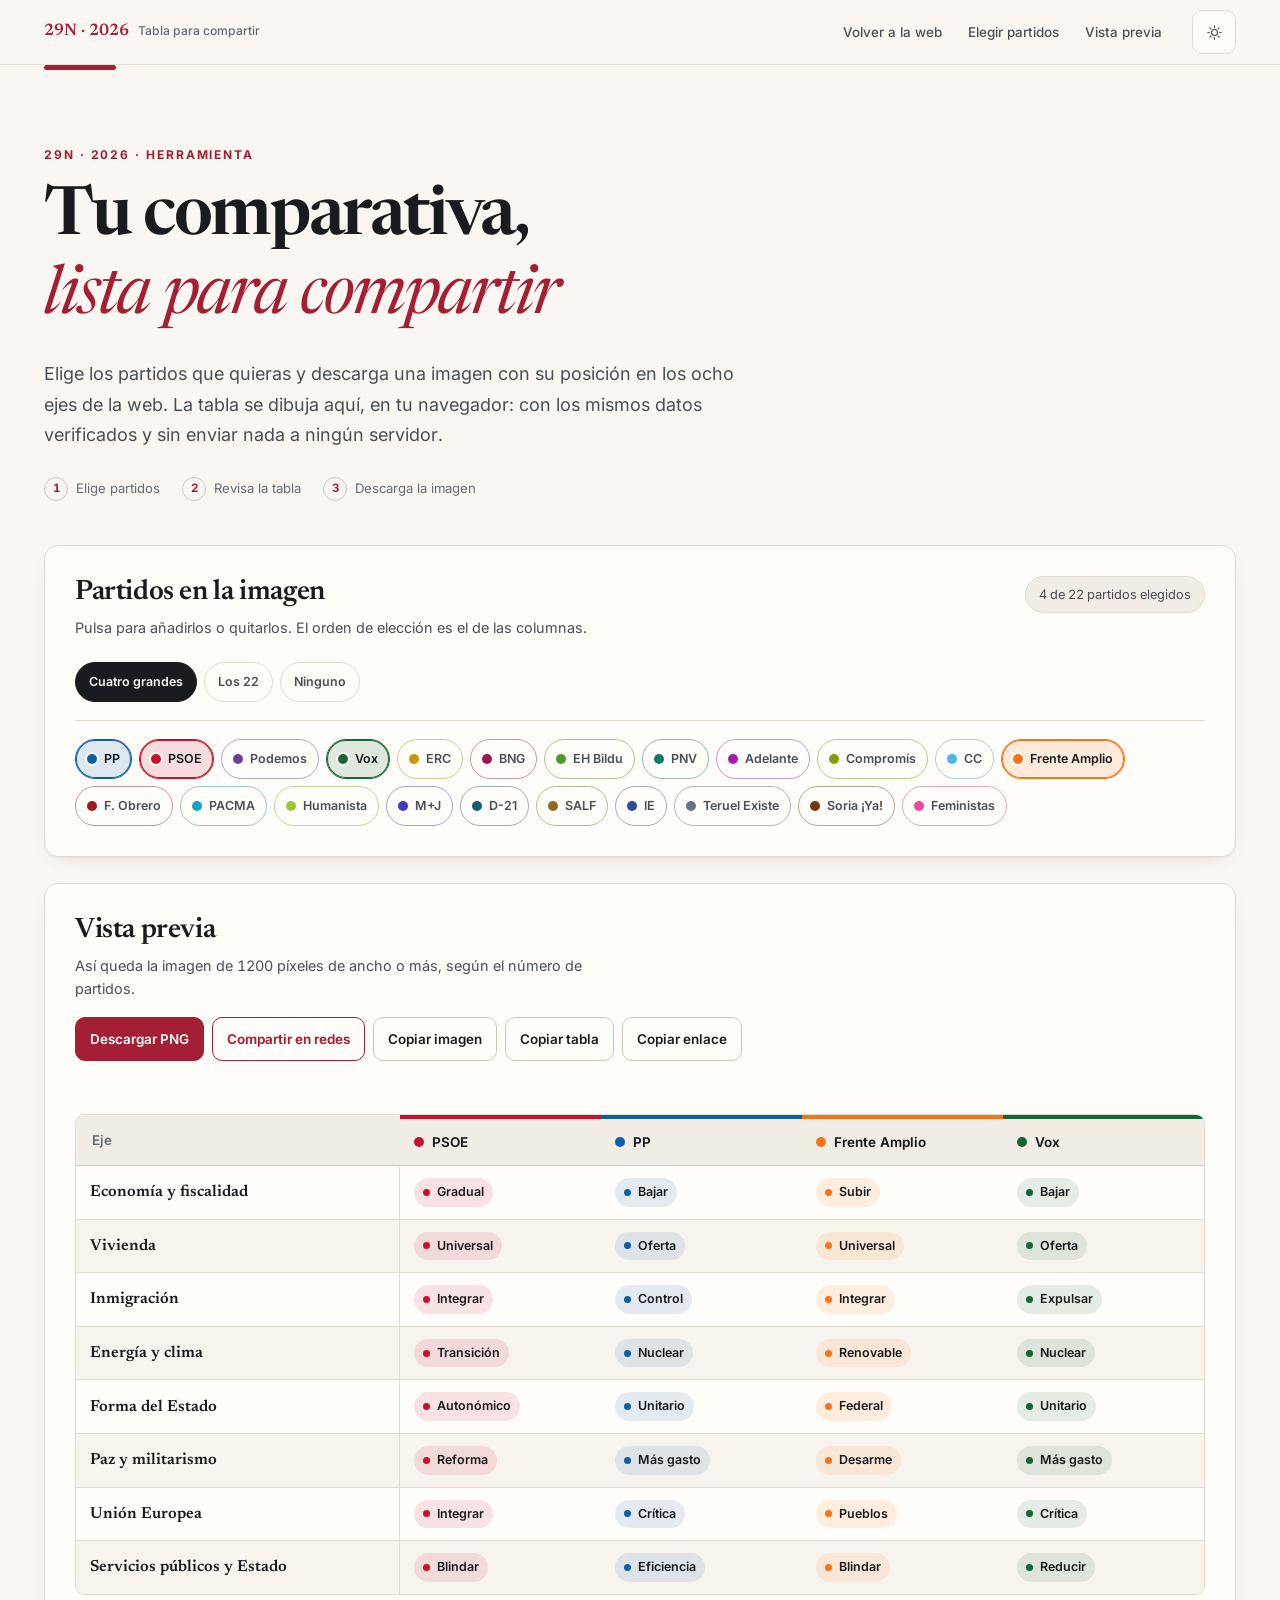
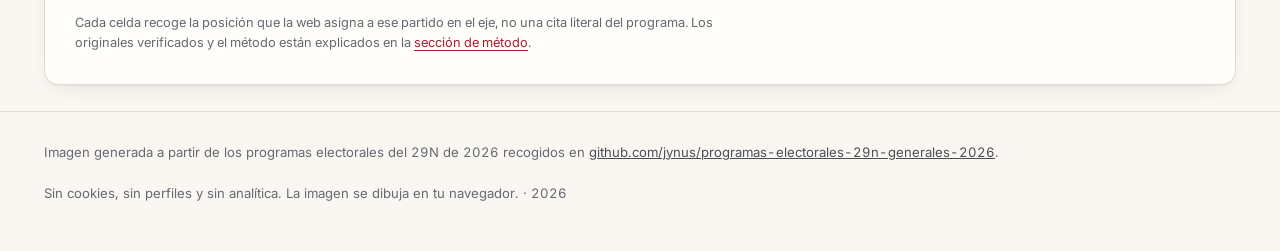
==== comparador.html @ a1c07934 "feat(web): dividir la comparativa en páginas propias Cada sección vive ahora en su propia página y l" ====
<!DOCTYPE html>
<html lang="es" data-theme="light">
<head>
<meta charset="utf-8">
<meta name="viewport" content="width=device-width, initial-scale=1">
<title>Tabla para compartir — Programas electorales 29N 2026</title>
<meta name="description" content="Elige los partidos que quieras comparar y descarga una imagen con los ocho ejes de los programas electorales del 29N de 2026.">
<meta name="theme-color" content="#faf7f2">
<!-- Misma politica de seguridad que la pagina principal: solo codigo y
     tipografias de este repositorio, sin peticiones a terceros. -->
<meta http-equiv="Content-Security-Policy" content="default-src 'self'; base-uri 'self'; object-src 'none'; form-action 'none'; script-src 'self'; style-src 'self' 'unsafe-inline'; img-src 'self' data: blob:; font-src 'self'; connect-src 'self'">
<meta property="og:type" content="website">
<meta property="og:title" content="Tabla para compartir — Programas electorales 29N 2026">
<meta property="og:description" content="Compara los programas electorales del 29N en ocho ejes y descarga la tabla como imagen.">
<meta property="og:locale" content="es_ES">
<link rel="stylesheet" href="assets/css/fonts.css?v=33">
<link rel="stylesheet" href="assets/css/style.css?v=33">
<link rel="stylesheet" href="assets/css/comparador.css?v=33">
<link rel="icon" href="data:image/svg+xml,<svg xmlns='http://www.w3.org/2000/svg' viewBox='0 0 100 100'><rect width='100' height='100' rx='18' fill='%23a41f33'/><path d='M28 40h44M28 52h44M28 64h28' stroke='white' stroke-width='7' stroke-linecap='round'/></svg>">
</head>
<body>
<a class="skip" href="#principal">Saltar al contenido</a>

<header class="topbar">
  <div class="wrap topbar-in">
    <a class="brand" href="index.html"><b>29N · 2026</b><span>Tabla para compartir</span></a>
    <nav class="nav" aria-label="Secciones de esta herramienta">
      <a href="index.html">Volver a la web</a>
      <a href="#elegir">Elegir partidos</a>
      <a href="#tabla">Vista previa</a>
    </nav>
    <button class="icon-btn" id="temaBtn" type="button" aria-label="Cambiar a tema oscuro" aria-pressed="false">
      <svg width="17" height="17" viewBox="0 0 24 24" fill="none" stroke="currentColor" stroke-width="1.6" stroke-linecap="round" stroke-linejoin="round" aria-hidden="true"><circle cx="12" cy="12" r="4.2"/><path d="M12 2.6v2.2M12 19.2v2.2M21.4 12h-2.2M4.8 12H2.6M18.6 5.4l-1.6 1.6M7 17l-1.6 1.6M18.6 18.6 17 17M7 7 5.4 5.4"/></svg>
    </button>
  </div>
</header>

<main id="principal">
  <div class="wrap">

    <section class="cmp-hero" aria-labelledby="cmp-titulo">
      <p class="cmp-kicker">29N · 2026 · Herramienta</p>
      <h1 id="cmp-titulo">Tu comparativa, <em>lista para compartir</em></h1>
      <p class="cmp-lead">
        Elige los partidos que quieras y descarga una imagen con su posición en los ocho ejes de la web.
        La tabla se dibuja aquí, en tu navegador: con los mismos datos verificados y sin enviar nada a ningún servidor.
      </p>
      <div class="cmp-pasos" aria-label="Cómo funciona">
        <span><b>1</b> Elige partidos</span>
        <span><b>2</b> Revisa la tabla</span>
        <span><b>3</b> Descarga la imagen</span>
      </div>
    </section>

    <section class="cmp-panel cmp-elegir" id="elegir" aria-labelledby="elegir-titulo">
      <div class="cmp-panel-head">
        <div>
          <h2 id="elegir-titulo">Partidos en la imagen</h2>
          <p>Pulsa para añadirlos o quitarlos. El orden de elección es el de las columnas.</p>
        </div>
        <p class="cmp-cuenta" id="cmpCuenta" aria-live="polite"></p>
      </div>
      <div class="cmp-presets" role="group" aria-label="Selecciones rápidas">
        <button class="chip" id="cmpCuatro" type="button">Cuatro grandes</button>
        <button class="chip" id="cmpTodos" type="button">Los 22</button>
        <button class="chip" id="cmpNinguno" type="button">Ninguno</button>
      </div>
      <div class="chips cmp-chips" id="cmpChips" role="group" aria-label="Partidos que aparecen en la tabla"></div>
    </section>

    <section class="cmp-panel cmp-tabla-panel" id="tabla" aria-labelledby="tabla-titulo">
      <div class="cmp-panel-head cmp-panel-acciones">
        <div>
          <h2 id="tabla-titulo">Vista previa</h2>
          <p>Así queda la imagen de 1200 píxeles de ancho o más, según el número de partidos.</p>
        </div>
        <div class="btn-row cmp-botones">
          <button class="btn primary" id="cmpDescargar" type="button">Descargar PNG</button>
          <button class="btn cmp-compartir" id="cmpCompartir" type="button" aria-expanded="false" aria-controls="cmpMenuCompartir">Compartir en redes</button>
          <button class="btn" id="cmpCopiarImagen" type="button">Copiar imagen</button>
          <button class="btn" id="cmpCopiarTabla" type="button">Copiar tabla</button>
          <button class="btn" id="cmpCopiarEnlace" type="button">Copiar enlace</button>
        </div>
      </div>
      <div class="cmp-menu-compartir" id="cmpMenuCompartir" hidden>
        <p class="cmp-menu-titulo">Compartir en…</p>
        <div class="cmp-menu-opciones" id="cmpMenuOpciones"></div>
        <p class="cmp-menu-nota">Instagram no admite publicar desde un enlace: su opción descarga el PNG y lo subes desde la app.</p>
      </div>
      <p class="cmp-estado" id="cmpEstado" role="status" aria-live="polite"></p>
      <div class="cmp-tabla-wrap" tabindex="0" role="region" aria-label="Tabla de ocho ejes y partidos elegidos, desplazable en horizontal">
        <table class="cmp-tabla" id="cmpTabla">
          <caption class="sr-only">Posición de cada partido elegido en los ocho ejes de comparación</caption>
          <thead><tr id="cmpHead"></tr></thead>
          <tbody id="cmpBody"></tbody>
        </table>
      </div>
      <div class="cmp-vacio hidden" id="cmpVacio">
        <p>No hay partidos elegidos. Selecciona al menos uno arriba para ver la tabla.</p>
      </div>
      <p class="cmp-nota">
        Cada celda recoge la posición que la web asigna a ese partido en el eje, no una cita literal del programa.
        Los originales verificados y el método están explicados en la <a href="index.html#metodo">sección de método</a>.
      </p>
    </section>

  </div>
</main>

<footer>
  <div class="wrap fcols">
    <div>
      Imagen generada a partir de los programas electorales del 29N de 2026 recogidos en
      <a href="https://github.com/jynus/programas-electorales-29n-generales-2026" target="_blank" rel="noopener">github.com/jynus/programas-electorales-29n-generales-2026</a>.
    </div>
    <div>Sin cookies, sin perfiles y sin analítica. La imagen se dibuja en tu navegador. · <span id="cmpYear"></span></div>
  </div>
</footer>

<script src="assets/js/data.js?v=33"></script>
<script src="assets/js/comparador.js?v=33"></script>
</body>
</html>
---- assets/css/fonts.css ----
/* ===================================================================
   Las tipografias, en casa.

   Antes se pedian a Google Fonts, lo que hacia que el navegador enviasse la
   IP del visitante a googleapis.com y a fonts.gstatic.com en cada visita.
   Ahora los ficheros estan en el propio repositorio: solo se habla con el
   origen de la pagina y las peticiones de tipografia no salen.

   Inter y Newsreader son fuentes variables (SIL Open Font License 1.1), asi
   que un solo fichero cubre todos los pesos. Solo se incluyen los
   subconjuntos latin y latin-ext, que son los que necesita el castellano.
   =================================================================== */

@font-face {
  font-family: 'Inter';
  font-style: normal;
  font-weight: 100 900;
  font-display: swap;
  src: url('../fonts/inter.woff2') format('woff2');
  unicode-range: U+0000-00FF, U+0131, U+0152-0153, U+02BB-02BC, U+02C6, U+02DA,
    U+02DC, U+0304, U+0308, U+0329, U+2000-206F, U+2074, U+20AC, U+2122, U+2191,
    U+2193, U+2212, U+2215, U+FEFF, U+FFFD;
}

@font-face {
  font-family: 'Newsreader';
  font-style: normal;
  font-weight: 200 800;
  font-display: swap;
  src: url('../fonts/newsreader.woff2') format('woff2');
  unicode-range: U+0000-00FF, U+0131, U+0152-0153, U+02BB-02BC, U+02C6, U+02DA,
    U+02DC, U+0304, U+0308, U+0329, U+2000-206F, U+2074, U+20AC, U+2122, U+2191,
    U+2193, U+2212, U+2215, U+FEFF, U+FFFD;
}

@font-face {
  font-family: 'Newsreader';
  font-style: italic;
  font-weight: 200 800;
  font-display: swap;
  src: url('../fonts/newsreader-italic.woff2') format('woff2');
  unicode-range: U+0000-00FF, U+0131, U+0152-0153, U+02BB-02BC, U+02C6, U+02DA,
    U+02DC, U+0304, U+0308, U+0329, U+2000-206F, U+2074, U+20AC, U+2122, U+2191,
    U+2193, U+2212, U+2215, U+FEFF, U+FFFD;
}
---- assets/css/style.css ----
/* ===================================================================
   Programas electorales 29N 2026 — hoja de estilo
   Paleta editorial cálida, tipografía serif + sans, modo claro/oscuro
   =================================================================== */

:root {
  --bg: #faf7f2;
  --bg-soft: #f2ede4;
  --bg-card: #fffdf9;
  --ink: #191b1e;
  --ink-2: #4a4f56;
  --ink-3: #646a72;
  --line: #e2dbd0;
  --line-2: #cfc6b7;
  --accent: #a41f33;
  --accent-soft: #f4e4e6;
  --bg-zebra: #f7f4ee;
  --gold: #8a6a1c;
  --gold-soft: #f6efdc;
  --shadow: 0 1px 2px rgba(25, 27, 30, .05), 0 8px 24px -12px rgba(25, 27, 30, .16);
  --shadow-lift: 0 2px 4px rgba(25, 27, 30, .07), 0 18px 40px -18px rgba(25, 27, 30, .3);
  --radius: 14px;
  --radius-sm: 9px;
  --serif: "Newsreader", "Iowan Old Style", Georgia, "Times New Roman", serif;
  --sans: "Inter", ui-sans-serif, system-ui, -apple-system, "Segoe UI", Roboto, sans-serif;
  --mono: ui-monospace, "SF Mono", "Cascadia Code", Menlo, Consolas, monospace;
  --maxw: 1240px;
  --tap: 44px;
}

html[data-theme="dark"] {
  --bg: #14161a;
  --bg-soft: #1b1e24;
  --bg-card: #1d2127;
  --ink: #eceef1;
  --ink-2: #b3bac3;
  --ink-3: #8b939d;
  --line: #2c3138;
  --line-2: #3c434c;
  --accent: #ef6b7e;
  --accent-soft: #2a1e22;
  --bg-zebra: #1f242a;
  --gold: #d8ad5c;
  --gold-soft: #2a2418;
  --shadow: 0 1px 2px rgba(0, 0, 0, .3), 0 10px 30px -14px rgba(0, 0, 0, .7);
  --shadow-lift: 0 2px 6px rgba(0, 0, 0, .35), 0 22px 48px -20px rgba(0, 0, 0, .85);
}

* { box-sizing: border-box; }

html { scroll-behavior: smooth; scroll-padding-top: 84px; -webkit-text-size-adjust: 100%; }

@media (prefers-reduced-motion: reduce) {
  html { scroll-behavior: auto; }
  *, *::before, *::after { animation-duration: .01ms !important; transition-duration: .01ms !important; }
}

body {
  margin: 0;
  background: var(--bg);
  color: var(--ink);
  font-family: var(--sans);
  font-size: 16px;
  line-height: 1.65;
  -webkit-font-smoothing: antialiased;
  text-rendering: optimizeLegibility;
  font-variant-numeric: tabular-nums;
}

::selection { background: var(--accent-soft); color: var(--ink); }
html[data-theme="dark"] ::selection { background: #4a2b33; color: #fff; }

h1, h2, h3, h4 { font-family: var(--serif); font-weight: 600; line-height: 1.18; margin: 0; letter-spacing: -.014em; text-wrap: balance; }
h1 { letter-spacing: -.022em; }
p { margin: 0 0 1em; }
a { color: inherit; }
small { font-size: .8rem; }
code { font-family: var(--mono); font-size: .88em; }

:focus-visible {
  outline: 2px solid var(--accent);
  outline-offset: 2px;
  border-radius: 4px;
}

.wrap { max-width: var(--maxw); margin: 0 auto; padding: 0 24px; }

.skip {
  position: absolute; left: -9999px; top: 0; background: var(--accent); color: #fff;
  padding: 12px 20px; border-radius: 0 0 8px 0; z-index: 999;
}
.skip:focus { left: 0; }
html[data-theme="dark"] .skip { background: #f0f0f2; color: #14161a; }

/* ---------------------------------------------------------------- Topbar */
.topbar {
  position: sticky; top: 0; z-index: 60;
  background: color-mix(in srgb, var(--bg) 90%, transparent);
  backdrop-filter: saturate(1.6) blur(12px);
  border-bottom: 1px solid var(--line);
}
.topbar-in { display: flex; align-items: center; gap: 18px; height: 64px; }
.brand {
  display: flex; align-items: baseline; gap: 9px; font-family: var(--serif);
  font-size: 1.05rem; font-weight: 600; white-space: nowrap; text-decoration: none; flex: none;
}
.brand b { color: var(--accent); font-weight: 600; }
.brand span { color: var(--ink-3); font-size: .76rem; font-family: var(--sans); font-weight: 500; }

/* La nav nunca se oculta: en pantallas estrechas se desplaza en horizontal
   en vez de envolver, que es lo que desbordaba la barra fija. */
.nav {
  display: flex; gap: 2px; margin-left: auto; flex-wrap: nowrap;
  overflow-x: auto; scrollbar-width: none; -ms-overflow-style: none;
  padding: 4px 0; min-width: 0;
}
.nav::-webkit-scrollbar { display: none; }
.nav a {
  font-size: .84rem; font-weight: 500; color: var(--ink-2); text-decoration: none;
  padding: 9px 12px; border-radius: 99px; transition: color .15s, background .15s;
  white-space: nowrap; flex: none;
}
.nav a:hover { color: var(--ink); background: var(--bg-soft); }
/* La tabla para compartir es la accion principal: va siempre en rojo y
   fuera de la nav desplazable, para que nunca quede cortada. */
.topbar-cta {
  flex: none; text-decoration: none; white-space: nowrap;
  font-size: .82rem; font-weight: 700; color: #fff;
  background: var(--accent); padding: 9px 14px; border-radius: 99px;
  box-shadow: 0 2px 10px color-mix(in srgb, var(--accent) 30%, transparent);
  transition: filter .15s;
}
.topbar-cta:hover { color: #fff; filter: brightness(1.1); }
html[data-theme="dark"] .topbar-cta { color: #1a1013; }

.icon-btn {
  border: 1px solid var(--line); background: var(--bg-card); color: var(--ink-2);
  width: var(--tap); height: var(--tap); border-radius: 10px; cursor: pointer;
  display: grid; place-items: center; transition: color .15s, border-color .15s; flex: none;
}
.icon-btn:hover { color: var(--ink); border-color: var(--line-2); }

/* ----------------------------------------------------------------- Hero */
.hero { padding: 62px 0 38px; position: relative; overflow: hidden; }
.hero::before {
  content: ""; position: absolute; inset: -40% 50% 30% -10%; pointer-events: none;
  background: radial-gradient(closest-side, color-mix(in srgb, var(--accent) 11%, transparent), transparent 70%);
}
.hero > * { position: relative; }
.hero h1 { font-size: clamp(2.2rem, 5vw, 3.75rem); max-width: 20ch; margin-bottom: 20px; }
.hero h1 em { font-style: italic; color: var(--accent); }
.hero .lead { font-size: 1.07rem; color: var(--ink-2); max-width: 68ch; margin-bottom: 26px; }
.hero .lead strong { color: var(--ink); font-weight: 600; }

/* Una sola tira de cifras, no una rejilla de tarjetas sueltas. */
.stats {
  display: flex; flex-wrap: wrap; align-items: stretch;
  border: 1px solid var(--line); border-radius: var(--radius);
  background: var(--bg-card); box-shadow: var(--shadow);
  margin-bottom: 28px; overflow: hidden;
}
.stat { display: flex; flex-direction: column; padding: 12px 20px; border-right: 1px solid var(--line); }
.stat:last-child { border-right: none; }
.stat b { font-family: var(--serif); font-size: 1.45rem; font-weight: 600; letter-spacing: -.02em; line-height: 1.2; }
.stat span { font-size: .74rem; color: var(--ink-3); line-height: 1.35; }

.btn-row { display: flex; flex-wrap: wrap; gap: 10px; }
.btn {
  display: inline-flex; align-items: center; gap: 8px; font-family: var(--sans);
  font-size: .89rem; font-weight: 600; text-decoration: none; cursor: pointer;
  padding: 12px 20px; border-radius: 10px; border: 1px solid var(--line-2);
  background: var(--bg-card); color: var(--ink); transition: border-color .15s, transform .15s;
  min-height: var(--tap);
}
.btn:hover { border-color: var(--ink-3); transform: translateY(-1px); }
.btn.primary { background: var(--accent); border-color: var(--accent); color: #fff; }
.btn.primary:hover { filter: brightness(1.08); }
html[data-theme="dark"] .btn.primary { color: #1a1013; }
/* El boton principal de la portada: el mas grande y visible de todos. */
.btn-cta {
  padding: 15px 26px; font-size: .97rem;
  box-shadow: 0 5px 18px color-mix(in srgb, var(--accent) 32%, transparent);
}
.btn-cta:hover { transform: translateY(-2px); filter: brightness(1.08); }

/* ------------------------------------------------------------- Section */
section { padding: 50px 0; border-top: 1px solid var(--line); }
section:first-of-type { border-top: none; }
.sec-head { max-width: 70ch; margin-bottom: 28px; }
.sec-head h2 { font-size: clamp(1.55rem, 2.8vw, 2.05rem); margin-bottom: 10px; }
.sec-head p { color: var(--ink-2); font-size: .95rem; margin: 0; }

/* ----------------------------------------------------------- Spectrum */
.spectrum { display: grid; gap: 22px; }
.axis {
  background: var(--bg-card); border: 1px solid var(--line); border-radius: var(--radius);
  padding: 22px 24px 24px; box-shadow: var(--shadow);
}
.axis-head { display: flex; align-items: center; gap: 11px; margin-bottom: 6px; }
.axis-head h3 { flex: 1 1 auto; min-width: 0; }
.axis-share { flex: none; margin-left: auto; }
.axis-head h3 { font-size: 1.12rem; }
.axis-icon {
  width: 30px; height: 30px; border-radius: 8px; background: var(--bg-soft); color: var(--ink-2);
  display: grid; place-items: center; flex: none;
}
.axis-intro { font-size: .88rem; color: var(--ink-2); margin: 0 0 20px; max-width: 78ch; }

/* --- la escala 0-100 --- */
.scale { margin-bottom: 22px; }
.scale-ends {
  display: flex; justify-content: space-between; gap: 16px;
  font-size: .74rem; font-weight: 600; letter-spacing: .03em; text-transform: uppercase;
  color: var(--ink-3); margin-bottom: 10px;
}
.scale-ends span:last-child { text-align: right; }
/* La pista reserva abajo una banda para las etiquetas de las posiciones,
   para que no choquen con los puntos ni se salgan del ancho disponible. */
.scale-track { position: relative; margin: 0 10px; height: var(--track-h, 46px); padding-bottom: 30px; }
.scale-line {
  position: absolute; left: 0; right: 0; bottom: 30px; height: 2px;
  background: var(--line-2);
}
.scale-tick { position: absolute; bottom: 30px; width: 1px; height: 9px; background: var(--line-2); }
.scale-tick::after {
  content: attr(data-label); position: absolute; top: 13px; left: 50%;
  transform: translateX(-50%); font-size: .68rem; color: var(--ink-3);
  white-space: nowrap; font-weight: 600;
}
/* El primero se alinea a la izquierda y el ultimo a la derecha, para que
   sus etiquetas no se salgan de la pista. */
.scale-tick:first-of-type::after { left: 0; transform: none; text-align: left; }
.scale-tick:last-of-type::after { left: auto; right: 0; transform: none; text-align: right; }
.scale-dot {
  position: absolute; width: 12px; height: 12px; border-radius: 50%;
  border: 0; padding: 0; cursor: pointer; background-clip: padding-box;
  transform: translate(-50%, -50%); transition: transform .15s, box-shadow .15s;
  box-shadow: 0 0 0 2px var(--bg-card), 0 0 0 3px var(--line-2);
}
/* Area de pulsacion ampliada: el punto sigue siendo pequeno pero se puede
   pulsar con el dedo sin tocar al vecino. */
.scale-dot::after { content: ""; position: absolute; inset: -9px; border-radius: 50%; }
}
.scale-dot:hover { transform: translate(-50%, -50%) scale(1.25); z-index: 3; }
.scale-dot[aria-pressed="true"] { box-shadow: 0 0 0 2px var(--accent); }

/* --- los grupos de posiciones --- */
.scale-groups { display: grid; grid-template-columns: repeat(var(--cols, 3), 1fr); gap: 20px; }
.sgroup { min-width: 0; }
.sgroup-label {
  font-family: var(--sans); font-size: .78rem; font-weight: 700; letter-spacing: .04em;
  text-transform: uppercase; color: var(--ink); margin-bottom: 4px;
}
.sgroup-desc { font-size: .78rem; color: var(--ink-3); line-height: 1.45; margin: 0 0 10px; }
.sgroup-parties { list-style: none; margin: 0; padding: 0; display: flex; flex-wrap: wrap; gap: 8px 7px; }
.pip {
  display: inline-flex; align-items: center; gap: 6px; font-size: .76rem; font-weight: 600;
  padding: 6px 11px 6px 8px; border-radius: 99px; border: 1px solid var(--line);
  background: var(--bg-card); color: var(--ink); cursor: pointer;
  transition: border-color .15s, background .15s; font-family: var(--sans); min-height: 40px;
}
.pip .dot { width: 9px; height: 9px; border-radius: 50%; flex: none; }
.pip:hover { border-color: var(--ink-3); }
.pip[aria-pressed="true"] { border-color: var(--accent); background: var(--accent-soft); }
.pip[aria-pressed="false"] { opacity: .68; }
.pip[aria-pressed="false"]:hover { opacity: 1; }

/* --------------------------------------------------------- Party grid */
.toolbar {
  display: flex; flex-wrap: wrap; gap: 10px; align-items: center;
  margin-bottom: 18px; padding-bottom: 18px; border-bottom: 1px solid var(--line);
}
.toolbar-actions { display: flex; flex-wrap: wrap; gap: 6px; margin-left: auto; align-items: center; }
.toolbar-nota { font-size: .8rem; color: var(--ink-3); margin-right: 6px; }
.search {
  flex: 1 1 230px; min-width: 180px; display: flex; align-items: center; gap: 8px;
  background: var(--bg-card); border: 1px solid var(--line); border-radius: 10px; padding: 4px 13px;
  min-height: var(--tap);
}
.search:focus-within { border-color: var(--accent); }
.search input { flex: 1; border: none; background: none; font: inherit; font-size: .88rem; color: var(--ink); outline: none; min-height: 36px; }
.search svg { color: var(--ink-3); flex: none; }
.chips { display: flex; flex-wrap: wrap; gap: 6px; }
.chip {
  font-size: .78rem; font-weight: 600; padding: 8px 13px; border-radius: 99px; cursor: pointer;
  border: 1px solid var(--line); background: var(--bg-card); color: var(--ink-2);
  transition: color .15s, border-color .15s, background .15s; font-family: var(--sans);
  min-height: 40px; display: inline-flex; align-items: center;
}
.chip:hover { color: var(--ink); border-color: var(--line-2); }
.chip[aria-pressed="true"], .chip.on { background: var(--ink); color: var(--bg); border-color: var(--ink); }
.chip .n { opacity: .6; font-weight: 500; margin-left: 6px; }
.chip .dot { width: 9px; height: 9px; border-radius: 50%; flex: none; margin-right: 6px; }

.live { font-size: .82rem; color: var(--ink-3); margin: 0 0 16px; min-height: 1.2em; }

.parties { display: grid; grid-template-columns: repeat(auto-fill, minmax(330px, 1fr)); gap: 18px; }
/* El borde de color va en la propia tarjeta (y no en .card-top) para que
   respete el radio sin necesitar overflow:hidden, que recortaba el menu
   de compartir al salirse de la tarjeta. */
.card {
  background: var(--bg-card); border: 1px solid var(--line); border-top: 3px solid var(--pc);
  border-radius: var(--radius); box-shadow: var(--shadow); display: flex; flex-direction: column;
  transition: box-shadow .2s, transform .2s; scroll-margin-top: 88px;
  position: relative; z-index: 0;
}
/* Con el menu abierto, la tarjeta pasa por delante de las siguientes. */
.card:has(.share-menu:not([hidden])) { z-index: 50; }
.card:hover { transform: translateY(-2px); box-shadow: var(--shadow-lift); }
.card-top { padding: 16px 18px 14px; }
.card-head { display: flex; align-items: flex-start; gap: 11px; margin-bottom: 10px; }
.card-head .badge {
  width: 44px; height: 42px; border-radius: 11px; background: var(--pc); color: var(--pc-fg);
  display: grid; place-items: center; font-weight: 700; font-size: .72rem; flex: none;
  letter-spacing: -.005em; font-family: var(--sans); overflow: hidden;
}
.card-head h3 { font-size: 1.07rem; line-height: 1.25; }
.card-head .role { font-size: .73rem; color: var(--ink-3); margin-top: 3px; }
.card { --pc-text: var(--pc-text-light); }
html[data-theme="dark"] .card { --pc-text: var(--pc-text-dark); }
.card-title { font-family: var(--serif); font-style: italic; font-size: .93rem; color: var(--pc-text); margin-bottom: 5px; }
.card-title-orig { font-family: var(--serif); font-style: italic; font-size: .78rem; color: var(--ink-3); margin: -2px 0 6px; }
.card-tag { font-size: .86rem; color: var(--ink-2); margin: 0; }

.profile {
  display: inline-block; font-size: .68rem; font-weight: 700; letter-spacing: .05em;
  text-transform: uppercase; padding: 3px 9px; border-radius: 5px;
  background: var(--bg-soft); color: var(--ink-2); margin-bottom: 8px;
}

.hl { display: grid; grid-template-columns: repeat(2, 1fr); gap: 1px; background: var(--line); border-block: 1px solid var(--line); }
.hl div { background: var(--bg-card); padding: 11px 14px; }
.hl b { display: block; font-family: var(--serif); font-size: 1.16rem; font-weight: 600; letter-spacing: -.02em; line-height: 1.15; }
.hl span { font-size: .71rem; color: var(--ink-3); line-height: 1.35; display: block; }

.keys { padding: 16px 18px; list-style: none; margin: 0; display: grid; gap: 11px; flex: 1; }
.keys li { font-size: .845rem; color: var(--ink-2); line-height: 1.55; }
.keys li b { color: var(--ink); font-weight: 650; display: block; margin-bottom: 1px; font-size: .875rem; }

.card-foot {
  padding: 12px 18px; border-top: 1px solid var(--line); display: flex; align-items: center;
  gap: 10px; flex-wrap: wrap; font-size: .74rem; color: var(--ink-3);
}
.card-foot .meta { display: flex; gap: 9px; flex-wrap: wrap; }
.card-foot .meta b { font-weight: 600; color: var(--ink-2); }
.src-link { color: var(--ink-2); text-decoration: none; border-bottom: 1px dotted var(--line-2); display: inline-flex; align-items: center; gap: 4px; }
.src-link:hover { color: var(--accent); border-color: var(--accent); }
.pick { margin-left: auto; }

/* ------------------------------------------------------------- Matrix */
.matrix-count { font-size: .82rem; color: var(--ink-3); margin: 0 0 10px; }
.matrix-wrap {
  overflow: auto; border: 1px solid var(--line); border-radius: var(--radius);
  background: var(--bg-card); box-shadow: var(--shadow);
  max-height: calc(100vh - 270px);
}

table.matrix { border-collapse: separate; border-spacing: 0; width: 100%; min-width: var(--matrix-min-w, 900px); font-size: .8rem; }
table.matrix th, table.matrix td { text-align: left; vertical-align: top; padding: 13px 15px; border-bottom: 1px solid var(--line); }
table.matrix thead th {
  position: sticky; top: 0; z-index: 3; background: var(--bg-soft);
  font-family: var(--sans); font-size: .78rem; font-weight: 600; border-bottom: 1px solid var(--line-2);
}
table.matrix thead th:first-child { left: 0; z-index: 4; }
table.matrix tbody th {
  font-weight: 600; font-size: .82rem; width: 168px; background: var(--bg-soft);
  position: sticky; left: 0; z-index: 2; border-right: 1px solid var(--line);
}
table.matrix tbody tr:nth-child(even) td { background-color: var(--bg-zebra); }
table.matrix tbody tr:last-child td, table.matrix tbody tr:last-child th { border-bottom: none; }
.table-scroll { display: flex; align-items: center; gap: 8px; font-size: .8rem; color: var(--ink-3); }
.th-party { display: flex; align-items: center; gap: 7px; }
.th-party .dot { width: 10px; height: 10px; border-radius: 50%; flex: none; }
.cell-pos {
  display: inline-flex; align-items: center; gap: 6px; font-size: .72rem; font-weight: 700;
  text-transform: uppercase; letter-spacing: .04em; padding: 3px 9px; border-radius: 5px;
  margin-bottom: 6px; background: var(--bg-soft); color: var(--ink);
}
.cell-pos .dot { width: 8px; height: 8px; border-radius: 50%; flex: none; }
.cell-txt { color: var(--ink-2); line-height: 1.5; display: block; }


/* ------------------------------------------------------------ Themes */
.theme-index { display: flex; flex-wrap: wrap; gap: 6px; margin-bottom: 26px; }
.theme-index a {
  font-size: .8rem; font-weight: 600; text-decoration: none; color: var(--ink-2);
  border: 1px solid var(--line); background: var(--bg-card); border-radius: 99px;
  padding: 8px 14px; display: inline-flex; align-items: center; gap: 7px; min-height: 36px;
}
.theme-index a:hover { color: var(--ink); border-color: var(--ink-3); }
.theme-index svg { color: var(--ink-3); flex: none; }

.theme-block { margin-bottom: 38px; scroll-margin-top: 88px; }
.theme-block > header { margin-bottom: 16px; }
.theme-block > header .theme-head { display: flex; align-items: center; gap: 14px; }
.theme-block > header h3 { font-size: 1.28rem; display: flex; align-items: center; gap: 10px; flex: 1 1 auto; min-width: 0; }
.theme-block > header .theme-share { flex: none; margin-left: auto; }
.theme-block > header .axis-icon { width: 32px; height: 32px; }
.theme-block > header p { color: var(--ink-2); font-size: .92rem; margin: 7px 0 0; max-width: 72ch; }
.theme-cards { display: grid; grid-template-columns: repeat(auto-fill, minmax(300px, 1fr)); gap: 13px; }
.tcard {
  background: var(--bg-card); border: 1px solid var(--line); border-radius: var(--radius-sm);
  padding: 14px 16px;
}
.tcard .who { display: flex; align-items: center; gap: 8px; margin-bottom: 9px; flex-wrap: wrap; }
.tcard .who .dot { width: 10px; height: 10px; border-radius: 50%; flex: none; }
.tcard .who b { font-size: .84rem; font-weight: 650; }
.tcard .who .pos-tag {
  font-size: .68rem; text-transform: uppercase; letter-spacing: .04em; font-weight: 700;
  color: var(--ink-2); margin-left: auto; background: var(--bg-soft);
  padding: 3px 8px; border-radius: 5px;
}
.tcard p { font-size: .82rem; color: var(--ink-2); margin: 0; line-height: 1.55; }

/* ------------------------------------------------------------- Barras de scroll
   Las que trae el navegador por defecto rompen el registro visual de la
   pagina: se sustituyen por unas finas, del color de la paleta. */
* { scrollbar-width: thin; scrollbar-color: var(--line-2) transparent; }
*::-webkit-scrollbar { width: 10px; height: 10px; }
*::-webkit-scrollbar-track { background: transparent; }
*::-webkit-scrollbar-thumb {
  background: var(--line-2); border-radius: 99px;
  border: 3px solid var(--bg-card); background-clip: padding-box;
}
*::-webkit-scrollbar-thumb:hover { background: var(--ink-3); background-clip: padding-box; }
*::-webkit-scrollbar-corner { background: transparent; }
html { scrollbar-color: var(--line-2) var(--bg); }

/* Sombra que avisa de que la tabla sigue a la derecha. */
.matrix-wrap { position: relative; }
.matrix-wrap::after {
  content: ""; position: sticky; right: 0; top: 0; float: right;
  width: 26px; height: 100%; pointer-events: none;
  background: linear-gradient(90deg, transparent, color-mix(in srgb, var(--bg-card) 88%, transparent));
}

/* ------------------------------------------------------- Contador de visitas */
.visits {
  display: inline-flex; align-items: center; gap: 7px;
  font-size: .76rem; color: var(--ink-3); font-variant-numeric: tabular-nums;
  padding: 5px 11px; border: 1px solid var(--line); border-radius: 99px;
  background: var(--bg-card); white-space: nowrap;
}
.visits svg { color: var(--ink-3); flex: none; }
.visits b { color: var(--ink-2); font-weight: 650; }
.visits[hidden] { display: none; }

/* ---------------------------------------------------- Boton de compartir */
.share { position: relative; display: inline-flex; }
.share-btn {
  display: inline-flex; align-items: center; gap: 7px; cursor: pointer;
  font-family: var(--sans); font-size: .76rem; font-weight: 600;
  padding: 6px 12px; border-radius: 99px; border: 1px solid var(--line);
  background: var(--bg-card); color: var(--ink-2); min-height: 34px;
  transition: color .15s, border-color .15s;
}
.share-btn:hover { color: var(--ink); border-color: var(--ink-3); }
.share-btn svg { flex: none; }
.share-btn[aria-expanded="true"] { border-color: var(--accent); color: var(--accent); }

.share-menu {
  position: absolute; z-index: 40; top: calc(100% + 8px); right: 0;
  width: 244px; padding: 6px;
  background: var(--bg-card); border: 1px solid var(--line-2);
  border-radius: var(--radius-sm); box-shadow: var(--shadow-lift);
}
.share-menu[hidden] { display: none; }
/* Cuando no cabe abajo, el menu se abre hacia arriba. */
.share.up .share-menu { top: auto; bottom: calc(100% + 8px); }
.share-menu a, .share-menu button {
  display: flex; align-items: center; gap: 8px; width: 100%;
  font-family: var(--sans); font-size: .8rem; font-weight: 500; color: var(--ink);
  text-decoration: none; padding: 8px 10px; border: 0; border-radius: 6px;
  background: none; cursor: pointer; text-align: left; min-height: 34px;
}
.share-menu a:hover, .share-menu button:hover { background: var(--bg-soft); }
.share-menu .sep { height: 1px; background: var(--line); margin: 5px 6px; }
.share-menu .native { font-weight: 650; color: var(--accent); }
.share-menu .swatch { width: 7px; height: 7px; border-radius: 50%; flex: none; background: var(--ink-3); }
.share-menu .hint { font-size: .68rem; color: var(--ink-3); padding: 5px 10px 4px; line-height: 1.35; }
/* Las redes van en dos columnas: el menu es mas bajo y cabe mejor. */
.share-grid { display: grid; grid-template-columns: 1fr 1fr; gap: 2px; }
.share-grid a { padding: 7px 9px; min-height: 32px; font-size: .78rem; }

/* El menu se ancla al borde derecho del boton y se abre hacia dentro,
   para no salirse de la tarjeta ni del viewport. */
.share-menu { right: 0; left: auto; }
/* En el pie de la ficha el boton no esta en el extremo: se ancla a su
   izquierda para que el menu no se salga de la tarjeta. */
.card-foot .share-menu { right: auto; left: 0; }
@media (max-width: 620px) {
  /* En movil el menu es una hoja pegada al pie de la pantalla: siempre
     visible y con el pulgar al alcance. */
  .share .share-menu, .share.up .share-menu, .card-foot .share-menu {
    position: fixed; left: 12px; right: 12px; top: auto; bottom: 12px;
    width: auto; max-width: 420px; margin-inline: auto;
  }
}

/* ------------------------------------------------- Intención de voto */
.voto-cargando { color: var(--ink-3); font-size: .9rem; padding: 20px 0; }
.voto-vacio {
  background: var(--bg-card); border: 1px solid var(--line); border-radius: var(--radius);
  padding: 22px; color: var(--ink-2); font-size: .9rem;
}
.voto-vacio p:last-child { margin-bottom: 0; }

.voto-cabecera {
  display: flex; flex-wrap: wrap; gap: 16px; align-items: flex-start; justify-content: space-between;
  background: var(--bg-card); border: 1px solid var(--line); border-radius: var(--radius);
  padding: 18px 22px; margin-bottom: 18px; box-shadow: var(--shadow);
}
.voto-meta { font-size: .84rem; color: var(--ink-3); margin: 0 0 6px; max-width: 70ch; }
.voto-meta b { color: var(--ink-2); font-weight: 650; }
.voto-fuentes { display: flex; gap: 6px; flex-wrap: wrap; }
.voto-fuentes a {
  font-size: .76rem; font-weight: 600; text-decoration: none; color: var(--ink-2);
  border: 1px solid var(--line); border-radius: 99px; padding: 7px 13px; white-space: nowrap;
}
.voto-fuentes a:hover { color: var(--ink); border-color: var(--ink-3); }

.voto-aviso {
  background: var(--gold-soft); border: 1px solid color-mix(in srgb, var(--gold) 32%, transparent);
  border-radius: var(--radius-sm); padding: 13px 17px; font-size: .85rem; color: var(--ink-2); margin-bottom: 18px;
}
.voto-aviso b { color: var(--ink); }
.voto-aviso ul { margin: 6px 0 0; padding-left: 18px; }

.voto-bloque { margin-bottom: 34px; }
.voto-bloque h3 { font-size: 1.24rem; margin-bottom: 6px; }
.voto-bloque > p { font-size: .9rem; color: var(--ink-2); max-width: 76ch; margin-bottom: 16px; }
.voto-bloque > p b { color: var(--ink); }

.voto-chart { margin: 0 0 22px; }
.voto-svg { width: 100%; height: auto; display: block; overflow: visible; }
.voto-grid { stroke: var(--line); stroke-width: 1; }
.voto-ytick { fill: var(--ink-3); font-size: 10px; font-family: var(--sans); }
.voto-xtick { fill: var(--ink-3); font-size: 10px; font-family: var(--sans); }
.voto-line { transition: opacity .15s; }
.voto-chart figcaption { display: flex; flex-wrap: wrap; gap: 8px 18px; margin-top: 12px; }
.voto-leg { display: inline-flex; align-items: center; gap: 7px; font-size: .82rem; color: var(--ink-2); }
.voto-leg .dot { width: 10px; height: 10px; border-radius: 50%; flex: none; }
.voto-leg b { color: var(--ink); font-weight: 650; font-variant-numeric: tabular-nums; }
.voto-leg-nota { color: var(--ink-3); font-size: .76rem; }

.voto-table {
  width: 100%; border-collapse: collapse; font-size: .85rem;
  background: var(--bg-card); border: 1px solid var(--line); border-radius: var(--radius-sm);
  overflow: hidden;
}
.voto-table caption {
  text-align: left; padding: 12px 15px 10px; font-size: .8rem; font-weight: 600;
  color: var(--ink-2); border-bottom: 1px solid var(--line);
}
.voto-table th, .voto-table td { padding: 9px 15px; text-align: left; border-bottom: 1px solid var(--line); }
.voto-table thead th {
  font-size: .74rem; font-weight: 700; text-transform: uppercase; letter-spacing: .04em;
  color: var(--ink-3); background: var(--bg-soft);
}
.voto-table tbody th { font-weight: 600; }
.voto-table tbody th .dot { display: inline-block; width: 9px; height: 9px; border-radius: 50%; margin-right: 8px; }
.voto-table tbody tr:last-child th, .voto-table tbody tr:last-child td { border-bottom: none; }
.voto-table .num { text-align: right; font-variant-numeric: tabular-nums; }
.voto-table .num b { font-weight: 650; }
.voto-table .fecha { font-size: .8rem; color: var(--ink-3); white-space: nowrap; font-variant-numeric: tabular-nums; }
.voto-table .sube { color: #1a7f4b; }
.voto-table .baja { color: #b3261e; }
html[data-theme="dark"] .voto-table .sube { color: #6ee7a8; }
html[data-theme="dark"] .voto-table .baja { color: #ff9a8f; }

.voto-table tbody th a { text-decoration: none; border-bottom: 1px dotted var(--line-2); }
.voto-table tbody th a:hover { color: var(--accent); border-color: var(--accent); }
.voto-table .medio { display: block; font-size: .74rem; color: var(--ink-3); font-weight: 400; }

.voto-details { margin-top: 14px; }
.voto-details summary {
  cursor: pointer; font-size: .85rem; font-weight: 600; color: var(--ink-2);
  padding: 10px 0; list-style: none; display: flex; align-items: center; gap: 9px;
}
.voto-details summary::-webkit-details-marker { display: none; }
.voto-details summary::before {
  content: "+"; font-family: var(--mono); color: var(--ink-3); font-size: 1rem; line-height: 1;
}
.voto-details[open] summary::before { content: "\2212"; }
.voto-details summary:hover { color: var(--ink); }
.voto-scroll { overflow-x: auto; }
.voto-table-full { min-width: 620px; }

.voto-fichas { display: grid; grid-template-columns: repeat(auto-fill, minmax(250px, 1fr)); gap: 14px; }
.voto-ficha {
  background: var(--bg-card); border: 1px solid var(--line); border-radius: var(--radius-sm); padding: 15px 17px;
}
.voto-ficha h4 { font-size: .95rem; margin-bottom: 4px; line-height: 1.3; }
.voto-ficha h4 a { text-decoration: none; }
.voto-ficha h4 a:hover { color: var(--accent); }
.voto-ficha-vals { list-style: none; margin: 12px 0 0; padding: 0; display: grid; gap: 5px; }
.voto-ficha-vals li {
  display: grid; grid-template-columns: minmax(0, 1fr) auto auto; gap: 8px;
  align-items: baseline; font-size: .82rem; color: var(--ink-2);
}
.voto-ficha-vals li span { min-width: 0; overflow-wrap: anywhere; }
.voto-ficha-vals li b { font-weight: 650; color: var(--ink); font-variant-numeric: tabular-nums; white-space: nowrap; }
.voto-ficha-vals li i { font-style: normal; font-size: .74rem; color: var(--ink-3); white-space: nowrap; }

.voto-metodo ul { margin: 0; padding-left: 20px; }
.voto-metodo li { font-size: .87rem; color: var(--ink-2); margin-bottom: 7px; }
.voto-metodo li b { color: var(--ink); }

@media (max-width: 620px) {
  .voto-cabecera { padding: 15px 17px; }
  .voto-table th, .voto-table td { padding: 8px 11px; }
}

/* ------------------------- Partidos de la pagina (selector global) */
.sel-partidos {
  background: var(--bg-card); border: 1px solid var(--line); border-radius: var(--radius);
  padding: 15px 18px 16px; margin-bottom: 24px; box-shadow: var(--shadow);
}
.sel-cabecera {
  display: flex; flex-wrap: wrap; align-items: center; gap: 8px 18px; margin-bottom: 13px;
}
.sel-titulo { display: flex; align-items: baseline; gap: 10px; margin-right: auto; flex-wrap: wrap; }
.sel-titulo b { font-size: .93rem; font-weight: 650; color: var(--ink); }
.sel-titulo span { font-size: .8rem; color: var(--ink-3); }
.sel-acciones { display: flex; flex-wrap: wrap; gap: 6px; }
.sel-acciones .chip[aria-pressed="true"] {
  background: var(--ink); color: var(--bg); border-color: var(--ink);
}
.sel-partidos .chips { gap: 6px; }

/* Un boton encendido lleva el color solido del partido y el texto con el
   tono que contrasta con ese color (--pc-fg). Uno apagado se queda en
   perfil: sin fondo, con el borde fino y el punto atenuado. La diferencia
   entre los dos estados es maxima a primera vista. */
.sel-partidos .chip {
  border: 1px solid var(--line-2);
  background: transparent;
  color: var(--ink-3);
  font-weight: 500;
  padding-left: 9px;
}
.sel-partidos .chip .dot { width: 11px; height: 11px; border-radius: 50%; flex: none; opacity: .34; }
.sel-partidos .chip[aria-pressed="false"]:hover {
  border-color: var(--ink-3); color: var(--ink-2); background: var(--bg-soft);
}
.sel-partidos .chip[aria-pressed="false"]:hover .dot { opacity: .6; }
.sel-partidos .chip[aria-pressed="true"] {
  background: var(--pc);
  border-color: var(--pc);
  color: var(--pc-fg);
  font-weight: 650;
  padding-left: 12px;
}
.sel-partidos .chip[aria-pressed="true"] .dot { display: none; }
.sel-partidos .chip[aria-pressed="true"]:hover { filter: brightness(1.08); }

/* En oscuro, el punto de un partido apagado se perdia contra el fondo. */
html[data-theme="dark"] .sel-partidos .chip { border-color: #3c434c; }
html[data-theme="dark"] .sel-partidos .chip .dot { opacity: .5; }
html[data-theme="dark"] .sel-partidos .chip[aria-pressed="false"] { color: #949da7; }

@media (max-width: 620px) {
  .sel-titulo { margin-right: 0; flex-direction: column; align-items: flex-start; gap: 1px; }
  .sel-acciones { width: 100%; }
  .sel-acciones .chip { flex: 1 1 auto; justify-content: center; }
}

/* ------------------------------------------------------ En un vistazo */
#vistazo { padding-top: 44px; }
#vistazo .sec-head { margin-bottom: 22px; }

/* La guia: los ocho destinos de la pagina, en dos filas de cuatro. */
.guia {
  display: grid; grid-template-columns: repeat(4, 1fr); gap: 1px;
  background: var(--line); border: 1px solid var(--line); border-radius: var(--radius);
  overflow: hidden; margin-bottom: 26px;
}
.guia a {
  display: flex; flex-direction: column; gap: 2px; text-decoration: none;
  background: var(--bg-card); padding: 12px 14px; min-height: 62px; justify-content: center;
  transition: background .15s;
}
.guia a:hover { background: var(--bg-soft); }
.guia b { font-size: .86rem; font-weight: 650; color: var(--ink); }
.guia span { font-size: .74rem; color: var(--ink-3); line-height: 1.3; }
/* La tarjeta de la tabla para compartir destaca sobre las demas. */
.guia a.guia-destaque { background: var(--accent); }
.guia a.guia-destaque:hover { background: var(--accent); filter: brightness(1.1); }
.guia a.guia-destaque b { color: #fff; font-size: .95rem; }
.guia a.guia-destaque span { color: rgba(255,255,255,.85); font-weight: 500; }
html[data-theme="dark"] .guia a.guia-destaque b { color: #1a1013; }
html[data-theme="dark"] .guia a.guia-destaque span { color: rgba(26,16,19,.8); }

.vistazo-bloque { margin-bottom: 30px; }
.vistazo-bloque h3 { font-size: 1.1rem; margin-bottom: 4px; }
.vistazo-nota { font-size: .82rem; color: var(--ink-3); margin: 0 0 12px; max-width: 70ch; }

/* Los 22 en una linea */
.resumen-partidos {
  display: grid; gap: 1px; background: var(--line);
  border: 1px solid var(--line); border-radius: var(--radius); overflow: hidden;
}
.resumen-fila {
  display: grid; grid-template-columns: 12px 150px 160px minmax(0, 1fr) 132px;
  align-items: center; gap: 10px; text-decoration: none;
  background: var(--bg-card); padding: 5px 14px; min-height: 32px;
  transition: background .15s;
}
.resumen-fila:hover { background: var(--bg-soft); }
.resumen-fila .dot { width: 10px; height: 10px; border-radius: 50%; }
.resumen-nom { font-size: .85rem; font-weight: 650; color: var(--ink); }
.resumen-tit { font-family: var(--serif); font-style: italic; font-size: .82rem; color: var(--ink-2); }
.resumen-txt { font-size: .81rem; color: var(--ink-3); overflow: hidden; text-overflow: ellipsis; white-space: nowrap; }
.resumen-per { font-size: .7rem; color: var(--ink-3); text-align: right; text-transform: uppercase; letter-spacing: .04em; }

/* Los 8 ejes en un vistazo */
.vistazo-cabecera { display: flex; align-items: flex-start; gap: 16px; justify-content: space-between; }
.vistazo-cabecera h3 { margin-bottom: 4px; }
.vistazo-cabecera .chip { flex: none; }

.resumen-ejes { display: grid; gap: 1px; background: var(--line); border: 1px solid var(--line); border-radius: var(--radius); overflow: hidden; }
.resumen-eje {
  display: grid; grid-template-columns: 152px minmax(0, 1fr); gap: 12px; align-items: start;
  text-decoration: none; background: var(--bg-card); padding: 7px 14px;
  transition: background .15s;
}
.resumen-eje:hover { background: var(--bg-soft); }
.resumen-eje-nom { font-size: .84rem; font-weight: 650; color: var(--ink); padding-top: 2px; }
/* Cada posicion es una columna: la etiqueta arriba y los partidos
   colgando debajo, unidos por una guia vertical. */
.resumen-eje-grupos {
  display: grid; grid-template-columns: repeat(var(--cols, 3), minmax(0, 1fr));
  gap: 8px 18px; align-items: start;
}

/* Vista en una linea: mas compacta, menos legible. */
.resumen-ejes.compacto .resumen-eje-grupos {
  display: flex; flex-wrap: wrap; gap: 5px 14px;
}
.resumen-ejes.compacto .resumen-grupo { flex-direction: row; align-items: center; gap: 6px; flex-wrap: wrap; }
.resumen-ejes.compacto .resumen-ramas { display: flex; gap: 8px; }
.resumen-ejes.compacto .resumen-rama {
  flex-direction: row; gap: 8px; padding-left: 0; margin-left: 0; border-left: none;
}
.resumen-ejes.compacto .resumen-pip::before { display: none; }
.resumen-grupo { display: flex; flex-direction: column; gap: 6px; min-width: 0; }
.resumen-ramas { display: flex; gap: 14px; align-items: flex-start; }
.resumen-pos {
  align-self: flex-start;
  font-size: .68rem; font-weight: 700; text-transform: uppercase; letter-spacing: .04em;
  color: var(--ink-2); background: var(--bg-soft); padding: 2px 7px; border-radius: 4px;
  white-space: nowrap; line-height: 1.35;
}
.resumen-rama {
  display: flex; flex-direction: column; gap: 1px;
  padding-left: 9px; margin-left: 3px; border-left: 1px solid var(--line-2);
}
.resumen-pip {
  display: flex; align-items: center; gap: 6px; font-size: .76rem; color: var(--ink-2);
  position: relative; line-height: 1.32;
}
.resumen-pip::before {
  content: ""; position: absolute; left: -9px; top: 50%;
  width: 7px; height: 1px; background: var(--line-2);
}
.resumen-rama .resumen-pip:last-child::before { width: 4px; }
.resumen-pip .dot { width: 8px; height: 8px; border-radius: 50%; flex: none; }

/* Enlace al pactometro desde la seccion de intencion de voto */
.voto-enlace-pacto {
  display: flex; align-items: baseline; gap: 12px; flex-wrap: wrap;
  margin-top: 20px; padding: 14px 18px;
  background: var(--bg-card); border: 1px solid var(--line); border-radius: var(--radius-sm);
}
.voto-enlace-pacto a { font-size: .88rem; font-weight: 650; color: var(--accent); text-decoration: none; }
.voto-enlace-pacto a:hover { text-decoration: underline; }
.voto-enlace-pacto span { font-size: .83rem; color: var(--ink-3); }

@media (max-width: 900px) {
  .guia { grid-template-columns: repeat(2, 1fr); }
  .resumen-fila { grid-template-columns: 12px 1fr auto; row-gap: 2px; padding: 10px 14px; }
  .resumen-nom { grid-column: 2; }
  .resumen-per { grid-column: 3; grid-row: 1; }
  .resumen-tit { grid-column: 2 / 4; }
  .resumen-txt { grid-column: 2 / 4; white-space: normal; }
  .resumen-eje { grid-template-columns: 1fr; gap: 6px; }
  .resumen-eje-grupos { grid-template-columns: repeat(2, minmax(0, 1fr)); gap: 10px 14px; }
}

/* ------------------------------------------------------- Pactometro */
.pacto-bloque { margin-top: 34px; padding-top: 26px; border-top: 1px solid var(--line); }
.pacto-bloque h3 { font-size: 1.24rem; margin-bottom: 6px; }
.pacto-bloque > p { font-size: .9rem; color: var(--ink-2); max-width: 76ch; margin-bottom: 16px; }

.pacto-panel {
  display: grid; grid-template-columns: minmax(0, 1.05fr) minmax(0, 1fr); gap: 20px;
  background: var(--bg-card); border: 1px solid var(--line); border-radius: var(--radius);
  padding: 20px 22px; box-shadow: var(--shadow);
}
.pacto-instr { font-size: .84rem; color: var(--ink-3); margin: 0 0 14px; max-width: 60ch; }

.pacto-chips { display: flex; flex-wrap: wrap; gap: 7px; }
.pacto-chip {
  display: grid; grid-template-columns: auto 1fr; grid-template-rows: auto auto;
  column-gap: 8px; row-gap: 1px; align-items: center;
  font-family: var(--sans); text-align: left; cursor: pointer;
  border: 1px solid var(--line); background: var(--bg); color: var(--ink);
  border-radius: var(--radius-sm); padding: 8px 12px; min-height: 52px;
  transition: border-color .15s, background .15s;
}
.pacto-chip:hover { border-color: var(--ink-3); }
.pacto-chip.on { border-color: var(--accent); background: var(--accent-soft); }
.pacto-chip .dot { width: 11px; height: 11px; border-radius: 50%; grid-row: 1 / 3; align-self: center; }
.pacto-chip-nom { font-size: .84rem; font-weight: 650; }
.pacto-chip-voto { font-size: .74rem; color: var(--ink-3); font-variant-numeric: tabular-nums; }
.pacto-chip-esc { grid-column: 2; font-size: .72rem; color: var(--ink-3); font-variant-numeric: tabular-nums; }
.pacto-chip.on .pacto-chip-voto, .pacto-chip.on .pacto-chip-esc { color: var(--ink-2); }

.pacto-veredicto { border-radius: var(--radius-sm); padding: 13px 16px; margin-bottom: 14px; }
.pacto-veredicto b { display: block; font-family: var(--serif); font-size: 1.2rem; margin-bottom: 3px; }
.pacto-veredicto p { font-size: .83rem; margin: 0; color: var(--ink-2); }
.pacto-veredicto.ok { background: #e8f2ec; }
.pacto-veredicto.ok b { color: #14663d; }
.pacto-veredicto.aviso { background: var(--gold-soft); }
.pacto-veredicto.aviso b { color: var(--gold); }
.pacto-veredicto.mal { background: #f6ecea; }
.pacto-veredicto.mal b { color: #8f1d16; }
.pacto-veredicto.neutro { background: var(--bg-soft); }
html[data-theme="dark"] .pacto-veredicto.ok { background: #16281e; }
html[data-theme="dark"] .pacto-veredicto.ok b { color: #8ff0b8; }
html[data-theme="dark"] .pacto-veredicto.mal { background: #2c1a1a; }
html[data-theme="dark"] .pacto-veredicto.mal b { color: #ffb3a8; }

.pacto-cifras { display: flex; flex-wrap: wrap; gap: 18px; margin-bottom: 10px; }
.pacto-cifras div { display: flex; flex-direction: column; }
.pacto-cifras b { font-family: var(--serif); font-size: 1.5rem; font-weight: 600; line-height: 1.15; letter-spacing: -.02em; }
.pacto-cifras span { font-size: .72rem; color: var(--ink-3); line-height: 1.3; max-width: 15ch; }

.pacto-svg { width: 100%; height: auto; display: block; margin: 6px 0 10px; }
.pacto-fondo { fill: var(--bg-soft); }
.pacto-mayoria { stroke: var(--accent); stroke-width: 2; stroke-dasharray: 4 3; }
.pacto-mayoria-txt { fill: var(--accent); font-size: 10.5px; font-family: var(--sans); font-weight: 600; }
.pacto-total-txt { fill: var(--ink-3); font-size: 10.5px; font-family: var(--sans); }

.pacto-lista { list-style: none; margin: 0; padding: 0; display: grid; gap: 5px; }
.pacto-lista li { display: flex; align-items: baseline; gap: 8px; font-size: .83rem; color: var(--ink-2); }
.pacto-lista li .dot { width: 9px; height: 9px; border-radius: 50%; flex: none; align-self: center; }
.pacto-lista li b { font-weight: 650; color: var(--ink); font-variant-numeric: tabular-nums; }
.pacto-lista li i { font-style: normal; margin-left: auto; color: var(--ink-3); font-size: .78rem; font-variant-numeric: tabular-nums; }
.pacto-lista .mas { color: var(--ink-3); }

@media (max-width: 900px) {
  .pacto-panel { grid-template-columns: 1fr; }
}

/* --------------------------------------------------------- Methodology */
.method { display: grid; grid-template-columns: repeat(auto-fit, minmax(270px, 1fr)); gap: 16px; }
.mbox { background: var(--bg-card); border: 1px solid var(--line); border-radius: var(--radius); padding: 20px 22px; }
.mbox h3 { font-size: 1.02rem; margin-bottom: 8px; }
.mbox p, .mbox li { font-size: .87rem; color: var(--ink-2); }
.mbox ul { margin: 0; padding-left: 18px; }
.mbox li { margin-bottom: 6px; }
.mbox code { background: var(--bg-soft); padding: 1px 5px; border-radius: 4px; }

.note {
  background: var(--gold-soft); border: 1px solid color-mix(in srgb, var(--gold) 32%, transparent);
  border-radius: var(--radius-sm); padding: 16px 20px; font-size: .88rem; color: var(--ink-2);
  margin-top: 18px; max-width: 74ch;
}
.note strong { color: var(--ink); }

footer { border-top: 1px solid var(--line); padding: 30px 0 46px; color: var(--ink-3); font-size: .82rem; }
footer a { color: var(--ink-2); }
footer .fcols { display: flex; flex-wrap: wrap; gap: 20px; justify-content: space-between; align-items: center; }

.hidden { display: none !important; }
.empty-state { padding: 44px; text-align: center; color: var(--ink-3); font-size: .9rem; }
.empty-state p { margin-bottom: 14px; }

.sr-only {
  position: absolute; width: 1px; height: 1px; padding: 0; margin: -1px;
  overflow: hidden; clip: rect(0,0,0,0); white-space: nowrap; border: 0;
}

@media (max-width: 860px) {
  .brand span { display: none; }
  .scale-groups { grid-template-columns: 1fr; }
  .scale-ends { flex-direction: column; gap: 2px; }
  .scale-ends span:last-child { text-align: left; }
  .matrix-wrap { max-height: none; }
  table.matrix thead th { position: static; }
  table.matrix tbody th { position: static; }
}

@media (max-width: 620px) {
  .wrap { padding: 0 16px; }
  section { padding: 36px 0; }
  .hero { padding: 38px 0 26px; }
  .stat { flex: 1 1 30%; border-right: none; border-bottom: 1px solid var(--line); padding: 9px 11px; }
  .stat b { font-size: 1.2rem; }
  .stat span { font-size: .7rem; }
  .stat:nth-last-child(-n+3) { border-bottom: none; }
  .btn-row .btn { flex: 1 1 100%; justify-content: center; }
  .toolbar-actions { margin-left: 0; width: 100%; }
  .axis { padding: 18px 16px 20px; }
  .scale-track { margin: 0 16px; }
}
---- assets/css/comparador.css ----
/* ===================================================================
   Tabla para compartir — estilos propios de comparador.html
   Usa los mismos tokens que style.css; no define una paleta paralela.
   =================================================================== */

.cmp-hero {
  position: relative;
  padding: 62px 0 44px;
  max-width: 76ch;
}
.cmp-hero::before {
  content: "";
  position: absolute;
  left: 0;
  top: 0;
  width: 72px;
  height: 5px;
  border-radius: 99px;
  background: var(--accent);
}
.cmp-kicker {
  margin: 18px 0 14px;
  color: var(--accent);
  font-size: .75rem;
  font-weight: 700;
  letter-spacing: .16em;
  text-transform: uppercase;
}
.cmp-hero h1 {
  font-size: clamp(2.3rem, 6vw, 4.2rem);
  letter-spacing: -.035em;
}
.cmp-hero h1 em {
  color: var(--accent);
  font-style: italic;
  font-weight: 400;
}
.cmp-lead {
  margin: 22px 0 0;
  max-width: 64ch;
  color: var(--ink-2);
  font-size: clamp(1rem, 1.6vw, 1.12rem);
  line-height: 1.7;
}
.cmp-pasos {
  display: flex;
  flex-wrap: wrap;
  gap: 8px 22px;
  margin-top: 26px;
  color: var(--ink-3);
  font-size: .82rem;
}
.cmp-pasos span { display: inline-flex; align-items: center; gap: 8px; }
.cmp-pasos b {
  display: inline-grid;
  place-items: center;
  width: 24px;
  height: 24px;
  border: 1px solid var(--line-2);
  border-radius: 50%;
  color: var(--accent);
  font-size: .72rem;
  font-weight: 700;
}

/* ------------------------------------------------------------- Paneles */

.cmp-panel {
  background: var(--bg-card);
  border: 1px solid var(--line);
  border-radius: var(--radius);
  box-shadow: var(--shadow);
  padding: 30px;
  margin-bottom: 26px;
  animation: cmp-aparecer .45s both;
}
.cmp-tabla-panel { animation-delay: .08s; }
@keyframes cmp-aparecer {
  from { opacity: 0; transform: translateY(8px); }
  to { opacity: 1; transform: none; }
}

.cmp-panel-head {
  display: flex;
  flex-wrap: wrap;
  align-items: flex-start;
  justify-content: space-between;
  gap: 16px 28px;
  margin-bottom: 22px;
}
.cmp-panel-head h2 { font-size: clamp(1.35rem, 2.4vw, 1.75rem); }
.cmp-panel-head p {
  margin: 7px 0 0;
  max-width: 62ch;
  color: var(--ink-2);
  font-size: .9rem;
}
.cmp-cuenta {
  flex: none;
  margin: 0 !important;
  padding: 7px 13px;
  border: 1px solid var(--line);
  border-radius: 99px;
  background: var(--bg-soft);
  color: var(--ink-2) !important;
  font-size: .8rem !important;
  font-variant-numeric: tabular-nums;
}

/* ------------------------------------------------------------ Selector */

.cmp-presets { display: flex; flex-wrap: wrap; gap: 7px; margin-bottom: 18px; }
.cmp-presets .chip { font-size: .78rem; }
.cmp-chips {
  gap: 7px;
  padding-top: 18px;
  border-top: 1px solid var(--line);
}
.cmp-chips .chip {
  --party: var(--accent);
  gap: 0;
  padding: 7px 11px;
  border-color: color-mix(in srgb, var(--party) 35%, var(--line));
  transition: background .16s, border-color .16s, color .16s, transform .16s;
}
.cmp-chips .chip:hover {
  transform: translateY(-1px);
  background: color-mix(in srgb, var(--party) 9%, var(--bg-card));
  border-color: var(--party);
}
.cmp-chips .chip[aria-pressed="true"] {
  background: color-mix(in srgb, var(--party) 14%, var(--bg-card));
  border-color: var(--party);
  color: var(--ink);
  box-shadow: inset 0 0 0 1px var(--party);
}
.cmp-chips .chip .dot {
  width: 10px;
  height: 10px;
  border-radius: 50%;
  margin-right: 7px;
  background: var(--party);
  box-shadow: 0 0 0 2px var(--bg-card);
}

/* -------------------------------------------------------------- Tabla */

.cmp-panel-acciones { align-items: center; }
.cmp-botones { gap: 8px; }
.cmp-botones .btn { font-size: .84rem; padding: 10px 14px; }
.cmp-compartir {
  border-color: var(--accent);
  color: var(--accent);
  font-weight: 650;
}
.cmp-compartir:hover { background: var(--accent-soft); border-color: var(--accent); }
.cmp-compartir[aria-expanded="true"] { background: var(--accent-soft); }

.cmp-menu-compartir {
  margin: -6px 0 18px;
  padding: 16px 18px;
  border: 1px solid var(--line-2);
  border-radius: var(--radius-sm);
  background: var(--bg-soft);
  animation: cmp-aparecer .2s both;
}
.cmp-menu-compartir[hidden] { display: none; }
.cmp-menu-titulo {
  margin: 0 0 12px;
  color: var(--ink-3);
  font-size: .72rem;
  font-weight: 700;
  letter-spacing: .12em;
  text-transform: uppercase;
}
.cmp-menu-opciones { display: flex; flex-wrap: wrap; gap: 8px; }
.cmp-menu-opciones a, .cmp-menu-opciones button {
  display: inline-flex;
  align-items: center;
  gap: 8px;
  padding: 8px 13px;
  border: 1px solid var(--line-2);
  border-radius: 99px;
  background: var(--bg-card);
  color: var(--ink);
  font-family: var(--sans);
  font-size: .82rem;
  font-weight: 600;
  line-height: 1.4;
  text-decoration: none;
  cursor: pointer;
  transition: border-color .15s, color .15s, transform .15s;
}
.cmp-menu-opciones a:hover, .cmp-menu-opciones button:hover {
  transform: translateY(-1px);
  border-color: var(--accent);
  color: var(--accent);
}
.cmp-menu-opciones .dot {
  width: 9px;
  height: 9px;
  border-radius: 50%;
  flex: none;
  box-shadow: 0 0 0 2px var(--bg-card);
}
.cmp-menu-nota {
  margin: 12px 0 0;
  color: var(--ink-3);
  font-size: .76rem;
  line-height: 1.5;
}
.cmp-estado {
  min-height: 1.4em;
  margin: 0 0 12px;
  color: var(--accent);
  font-size: .84rem;
  font-weight: 600;
}

.cmp-tabla-wrap {
  overflow-x: auto;
  border: 1px solid var(--line);
  border-radius: var(--radius-sm);
  background: var(--bg-card);
  -webkit-overflow-scrolling: touch;
}
.cmp-tabla {
  width: 100%;
  min-width: max-content;
  border-collapse: separate;
  border-spacing: 0;
  font-size: .86rem;
}
.cmp-tabla th, .cmp-tabla td {
  padding: 12px 14px;
  text-align: left;
  border-bottom: 1px solid var(--line);
  white-space: nowrap;
}
.cmp-tabla thead th {
  --party: var(--accent);
  position: relative;
  top: 0;
  z-index: 1;
  padding: 0;
  background: var(--bg-soft);
  border-bottom: 1px solid var(--line-2);
  font-size: .84rem;
}
.cmp-tabla thead th:first-child { padding: 12px 16px; color: var(--ink-3); font-weight: 600; }
.cmp-tabla thead th:not(:first-child) { min-width: 140px; }
.cmp-party-head {
  display: flex;
  align-items: center;
  gap: 8px;
  height: 100%;
  padding: 12px 14px;
  color: var(--ink);
  border-top: 4px solid var(--party);
  font-weight: 650;
}
.cmp-party-head .dot {
  width: 10px;
  height: 10px;
  border-radius: 50%;
  background: var(--party);
  flex: none;
}
.cmp-tabla tbody th {
  position: sticky;
  left: 0;
  z-index: 2;
  background: var(--bg-card);
  border-right: 1px solid var(--line);
  font-family: var(--serif);
  font-size: 1rem;
  font-weight: 600;
}
.cmp-tabla tbody tr:nth-child(even) th { background: var(--bg-zebra); }
.cmp-tabla tbody tr:nth-child(even) td { background: var(--bg-zebra); }
.cmp-tabla tbody tr:last-child th, .cmp-tabla tbody tr:last-child td { border-bottom: 0; }
.cmp-tabla td {
  --party: var(--accent);
  color: var(--ink-2);
}
.cmp-pos {
  display: inline-flex;
  align-items: center;
  gap: 7px;
  padding: 4px 9px;
  border-radius: 99px;
  background: color-mix(in srgb, var(--party) 11%, transparent);
  color: var(--ink);
  font-size: .78rem;
  font-weight: 600;
}
.cmp-pos .dot { width: 7px; height: 7px; border-radius: 50%; background: var(--party); flex: none; }

.cmp-vacio {
  padding: 34px;
  text-align: center;
  color: var(--ink-3);
  border: 1px dashed var(--line-2);
  border-radius: var(--radius-sm);
}
.cmp-vacio p { margin: 0; }
.cmp-nota {
  margin: 18px 0 0;
  max-width: 80ch;
  color: var(--ink-3);
  font-size: .8rem;
  line-height: 1.6;
}
.cmp-nota a { color: var(--accent); text-decoration-thickness: 1px; text-underline-offset: 3px; }

@media (max-width: 720px) {
  .cmp-hero { padding: 44px 0 34px; }
  .cmp-panel { padding: 20px 16px; }
  .cmp-panel-acciones { align-items: flex-start; }
  .cmp-botones { width: 100%; }
  .cmp-botones .btn { flex: 1 1 auto; }
  .cmp-tabla tbody th { max-width: 150px; white-space: normal; }
}
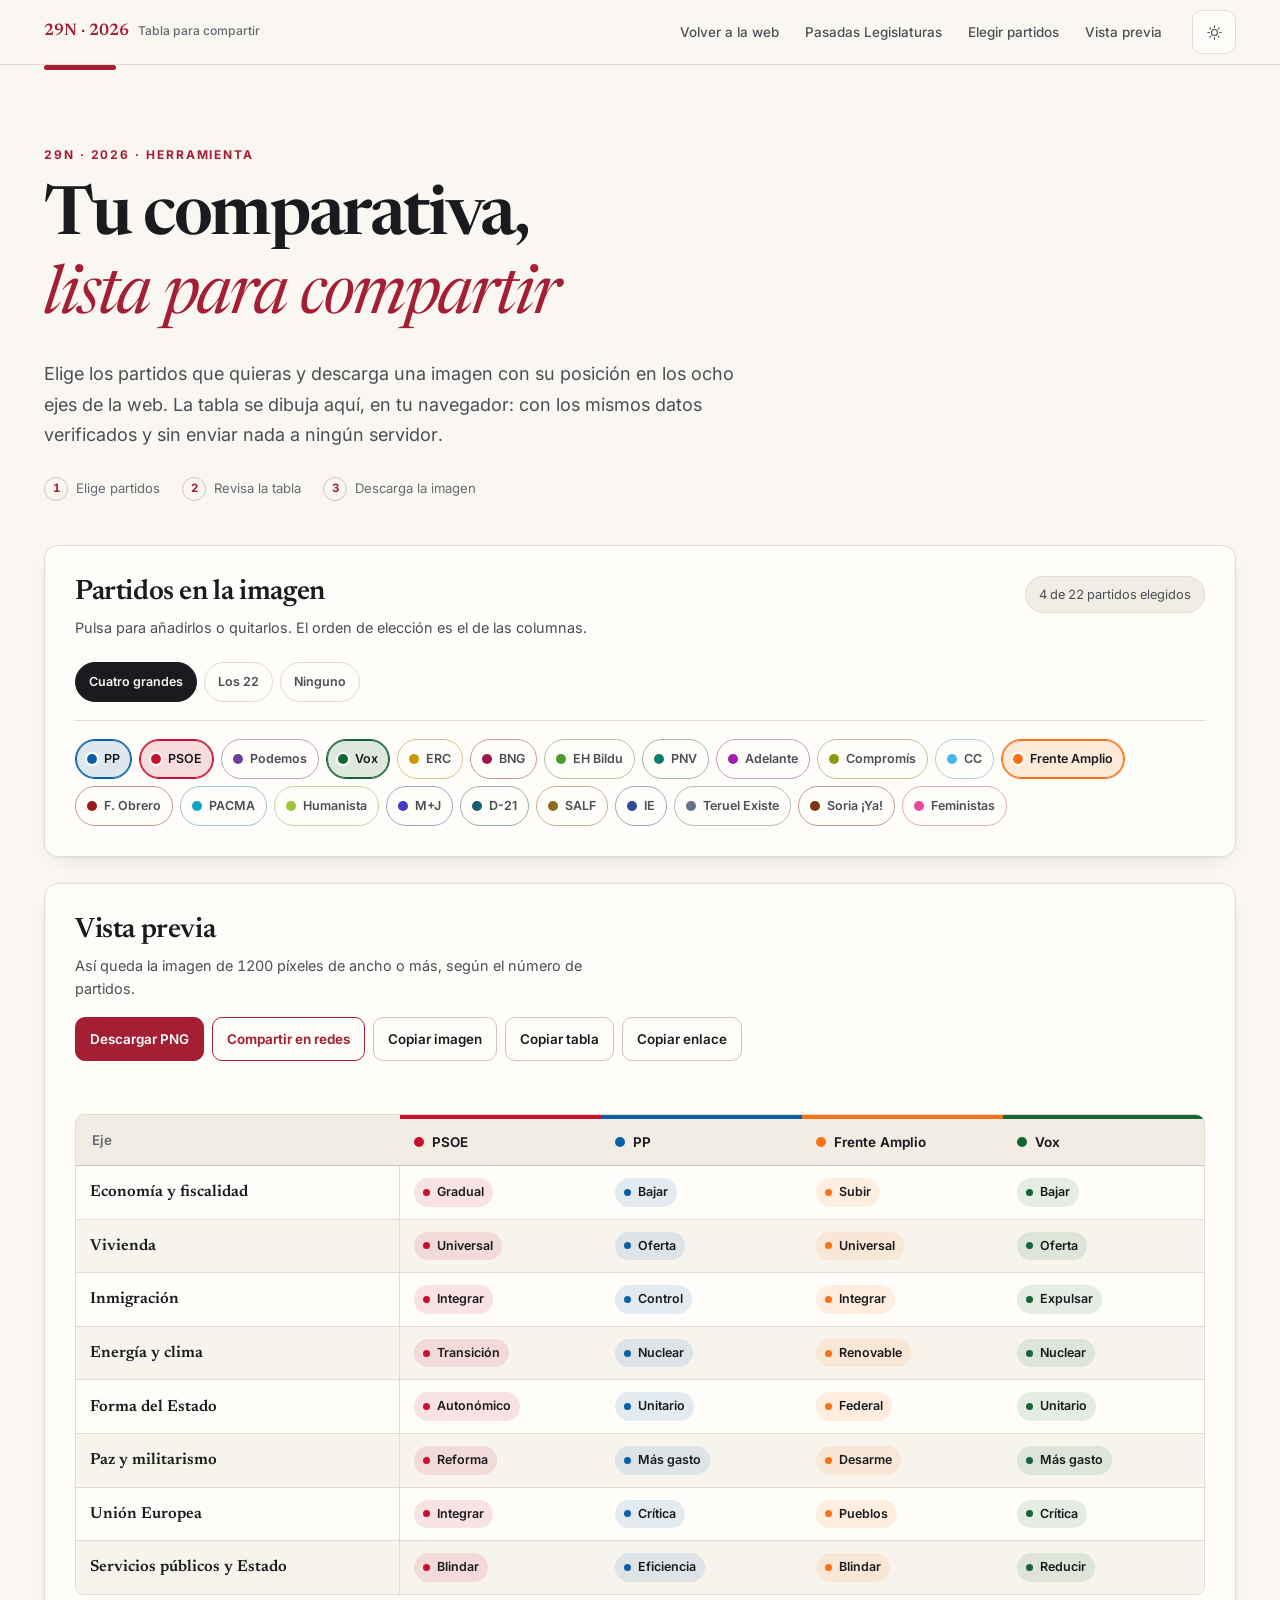
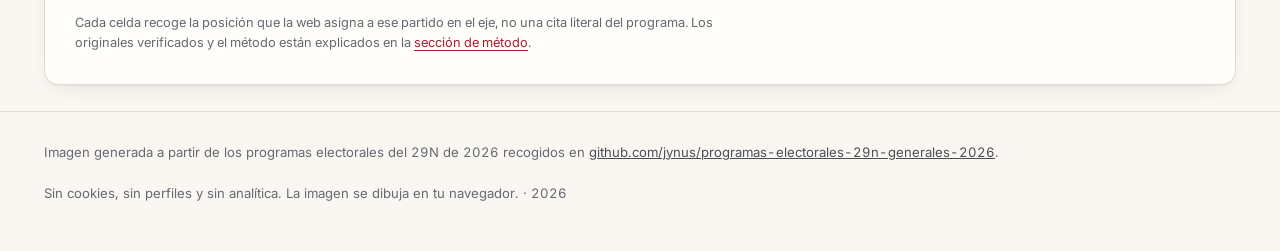
==== commit e5a3d4ba: "feat(pasadas-legislaturas): anadir infografia y pagina para compartir Banner compacto en la portada " ====
--- a/comparador.html
+++ b/comparador.html
@@ -26,6 +26,7 @@
     <a class="brand" href="index.html"><b>29N · 2026</b><span>Tabla para compartir</span></a>
     <nav class="nav" aria-label="Secciones de esta herramienta">
       <a href="index.html">Volver a la web</a>
+      <a href="pasadas-legislaturas.html">Pasadas Legislaturas</a>
       <a href="#elegir">Elegir partidos</a>
       <a href="#tabla">Vista previa</a>
     </nav>
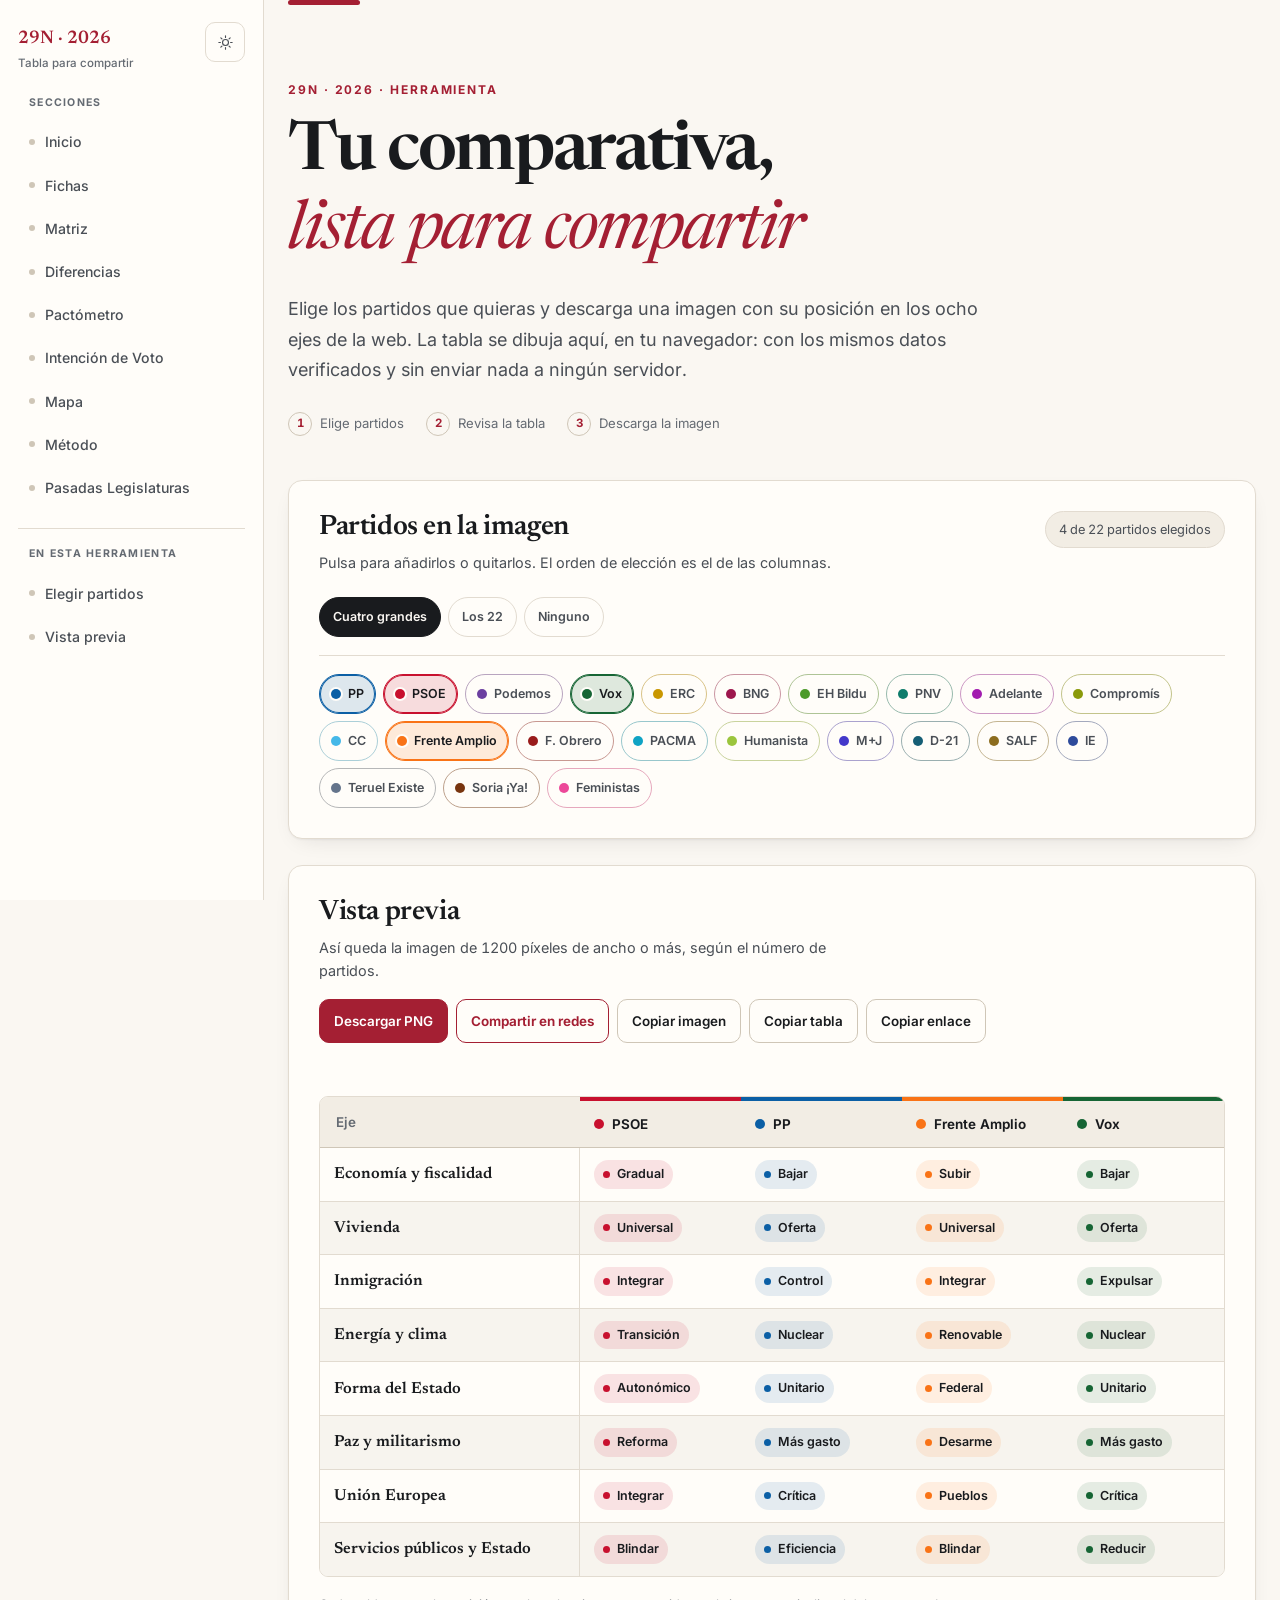
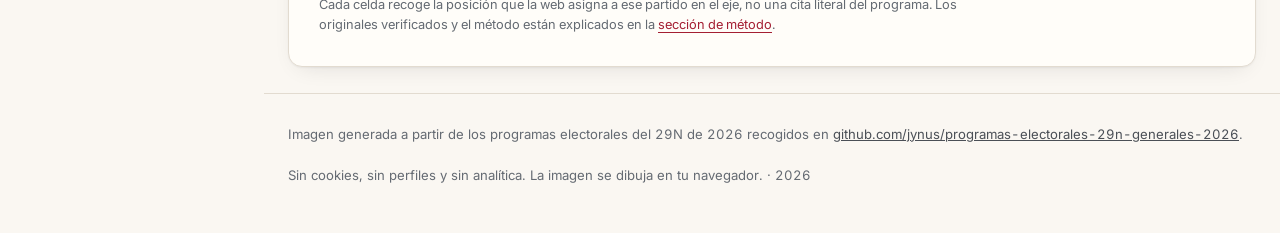
==== commit 511dfaec: "feat(nav): menu lateral vertical con cajon en movil Sustituye la barra horizontal por una barra late" ====
--- a/comparador.html
+++ b/comparador.html
@@ -13,9 +13,10 @@
 <meta property="og:title" content="Tabla para compartir — Programas electorales 29N 2026">
 <meta property="og:description" content="Compara los programas electorales del 29N en ocho ejes y descarga la tabla como imagen.">
 <meta property="og:locale" content="es_ES">
-<link rel="stylesheet" href="assets/css/fonts.css?v=33">
-<link rel="stylesheet" href="assets/css/style.css?v=33">
-<link rel="stylesheet" href="assets/css/comparador.css?v=33">
+<link rel="stylesheet" href="assets/css/fonts.css?v=36">
+<link rel="stylesheet" href="assets/css/style.css?v=36">
+<link rel="stylesheet" href="assets/css/sidebar.css?v=36">
+<link rel="stylesheet" href="assets/css/comparador.css?v=36">
 <link rel="icon" href="data:image/svg+xml,<svg xmlns='http://www.w3.org/2000/svg' viewBox='0 0 100 100'><rect width='100' height='100' rx='18' fill='%23a41f33'/><path d='M28 40h44M28 52h44M28 64h28' stroke='white' stroke-width='7' stroke-linecap='round'/></svg>">
 </head>
 <body>
@@ -23,12 +24,24 @@
 
 <header class="topbar">
   <div class="wrap topbar-in">
+    <button class="menu-toggle" id="menuToggle" type="button" aria-label="Abrir menú" aria-expanded="false" aria-controls="menuNav"><span></span><span></span><span></span></button>
     <a class="brand" href="index.html"><b>29N · 2026</b><span>Tabla para compartir</span></a>
-    <nav class="nav" aria-label="Secciones de esta herramienta">
-      <a href="index.html">Volver a la web</a>
+    <nav class="nav" id="menuNav" aria-label="Secciones">
+      <span class="nav-label" aria-hidden="true">Secciones</span>
+      <a href="index.html">Inicio</a>
+      <a href="fichas.html">Fichas</a>
+      <a href="matriz.html">Matriz</a>
+      <a href="temas.html">Diferencias</a>
+      <a href="pacto.html">Pactómetro</a>
+      <a href="voto.html">Intención de Voto</a>
+      <a href="mapa.html">Mapa</a>
+      <a href="metodo.html">Método</a>
       <a href="pasadas-legislaturas.html">Pasadas Legislaturas</a>
-      <a href="#elegir">Elegir partidos</a>
-      <a href="#tabla">Vista previa</a>
+      <span class="nav-local">
+        <span class="nav-label" aria-hidden="true">En esta herramienta</span>
+        <a href="#elegir">Elegir partidos</a>
+        <a href="#tabla">Vista previa</a>
+      </span>
     </nav>
     <button class="icon-btn" id="temaBtn" type="button" aria-label="Cambiar a tema oscuro" aria-pressed="false">
       <svg width="17" height="17" viewBox="0 0 24 24" fill="none" stroke="currentColor" stroke-width="1.6" stroke-linecap="round" stroke-linejoin="round" aria-hidden="true"><circle cx="12" cy="12" r="4.2"/><path d="M12 2.6v2.2M12 19.2v2.2M21.4 12h-2.2M4.8 12H2.6M18.6 5.4l-1.6 1.6M7 17l-1.6 1.6M18.6 18.6 17 17M7 7 5.4 5.4"/></svg>
@@ -118,7 +131,8 @@
   </div>
 </footer>
 
-<script src="assets/js/data.js?v=33"></script>
-<script src="assets/js/comparador.js?v=33"></script>
+<script src="assets/js/data.js?v=36"></script>
+<script src="assets/js/comparador.js?v=36"></script>
+<script src="assets/js/sidebar.js?v=36"></script>
 </body>
 </html>
--- a/assets/css/sidebar.css
+++ b/assets/css/sidebar.css
@@ -0,0 +1,157 @@
+/* ===================================================================
+   Navegacion lateral — barra vertical a la izquierda en escritorio,
+   cajon con boton en pantallas estrechas.
+   =================================================================== */
+
+:root { --sidebar-w: 264px; }
+
+.menu-toggle {
+  display: none;
+  width: var(--tap); height: var(--tap); flex: none;
+  align-content: center; justify-items: center; gap: 4px;
+  border: 1px solid var(--line); border-radius: 10px;
+  background: var(--bg-card); color: var(--ink-2); cursor: pointer;
+  transition: border-color .15s, background .15s;
+}
+.menu-toggle:hover { border-color: var(--line-2); background: var(--bg-soft); }
+.menu-toggle span {
+  display: block; width: 18px; height: 2px; border-radius: 2px;
+  background: var(--ink-2); transition: transform .2s ease, opacity .2s ease;
+}
+
+.nav-label {
+  display: block; margin: 0 0 8px 11px;
+  font-size: .66rem; font-weight: 700; letter-spacing: .12em;
+  text-transform: uppercase; color: var(--ink-3);
+}
+
+@media (min-width: 1024px) {
+  html { scroll-padding-top: 0; }
+  body { padding-left: var(--sidebar-w); }
+  .skip:focus { left: calc(var(--sidebar-w) + 12px); top: 12px; }
+
+  .topbar {
+    position: fixed; inset: 0 auto 0 0;
+    width: var(--sidebar-w); height: 100vh; height: 100dvh;
+    background: var(--bg-card); border-right: 1px solid var(--line);
+    border-bottom: 0; backdrop-filter: none; z-index: 60;
+  }
+  .topbar-in {
+    position: relative; display: flex; flex-direction: column; align-items: stretch;
+    max-width: none; height: 100%; margin: 0; padding: 24px 18px 26px; gap: 0;
+  }
+  .brand { flex-direction: column; align-items: flex-start; gap: 2px; font-size: 1.15rem; }
+  .brand span { font-size: .72rem; line-height: 1.35; }
+
+  .nav {
+    display: flex; flex-direction: column; gap: 2px;
+    width: 100%; margin: 22px 0 0; padding: 0;
+    overflow: visible;
+  }
+  .nav a {
+    display: flex; align-items: center; gap: 10px;
+    width: 100%; padding: 9px 11px; border-radius: 9px;
+    font-size: .88rem; white-space: normal;
+  }
+  .nav a::before {
+    content: ""; width: 6px; height: 6px; flex: none;
+    border-radius: 50%; background: var(--line-2);
+  }
+  .nav a:hover { color: var(--ink); background: var(--bg-soft); }
+  .nav a[aria-current="page"] {
+    color: var(--accent); background: var(--accent-soft); font-weight: 650;
+  }
+  .nav a[aria-current="page"]::before { background: var(--accent); }
+  .nav-local {
+    display: flex; flex-direction: column; gap: 2px;
+    margin-top: 18px; padding-top: 16px; border-top: 1px solid var(--line);
+  }
+
+  .topbar-cta {
+    display: block; width: 100%; margin-top: auto;
+    text-align: center; padding: 12px; border-radius: 10px;
+  }
+  .visits { margin-top: 14px; align-self: flex-start; }
+  .icon-btn { position: absolute; top: 22px; right: 18px; width: 40px; height: 40px; }
+}
+
+@media (max-width: 1023px) {
+  .topbar {
+    position: sticky; top: 0; z-index: 60;
+    background: color-mix(in srgb, var(--bg) 92%, transparent);
+    backdrop-filter: saturate(1.6) blur(12px);
+    border-bottom: 1px solid var(--line);
+  }
+  .topbar-in {
+    display: flex; align-items: center; gap: 12px;
+    max-width: none; min-height: 64px; padding: 0 16px;
+  }
+  .menu-toggle { display: grid; }
+  .brand { min-width: 0; }
+  .brand b { white-space: nowrap; }
+  .brand span { overflow: hidden; text-overflow: ellipsis; white-space: nowrap; }
+  .icon-btn { margin-left: auto; }
+  .nav, .nav-label, .topbar-cta, .visits { display: none; }
+
+  body.nav-open { overflow: hidden; }
+  body.nav-open::before {
+    content: ""; position: fixed; inset: 0; z-index: 55;
+    background: rgba(12, 14, 17, .55); backdrop-filter: blur(2px);
+  }
+  body.nav-open .topbar {
+    position: fixed; inset: 0 auto 0 0;
+    width: min(320px, 86vw); height: 100vh; height: 100dvh;
+    background: var(--bg-card); border-right: 1px solid var(--line);
+    border-bottom: 0; backdrop-filter: none;
+    overflow-y: auto; overscroll-behavior: contain;
+  }
+  body.nav-open .topbar-in {
+    display: grid; align-items: start; min-height: 100%;
+    grid-template-columns: 44px 1fr 44px;
+    grid-template-rows: auto auto auto 1fr;
+    grid-template-areas:
+      "toggle brand theme"
+      "nav nav nav"
+      "visits visits visits"
+      "cta cta cta";
+    padding: 14px 16px 24px; gap: 0;
+  }
+  body.nav-open .menu-toggle { grid-area: toggle; }
+  body.nav-open .brand {
+    grid-area: brand; flex-direction: column; align-items: flex-start;
+    gap: 0; margin: 0 6px; font-size: 1.05rem;
+  }
+  body.nav-open .brand span { max-width: 100%; white-space: normal; }
+  body.nav-open .icon-btn { grid-area: theme; margin-left: 0; width: 40px; height: 40px; }
+
+  body.nav-open .nav {
+    grid-area: nav; display: flex; flex-direction: column; gap: 2px;
+    width: 100%; margin: 24px 0 0; padding: 0; overflow: visible;
+  }
+  body.nav-open .nav a {
+    display: flex; align-items: center; gap: 10px;
+    width: 100%; padding: 10px 11px; border-radius: 9px;
+    font-size: .92rem; white-space: normal;
+  }
+  body.nav-open .nav a::before {
+    content: ""; width: 6px; height: 6px; flex: none;
+    border-radius: 50%; background: var(--line-2);
+  }
+  body.nav-open .nav a[aria-current="page"] {
+    color: var(--accent); background: var(--accent-soft); font-weight: 650;
+  }
+  body.nav-open .nav a[aria-current="page"]::before { background: var(--accent); }
+  body.nav-open .nav-label { display: block; }
+  body.nav-open .nav-local { margin-top: 18px; padding-top: 16px; border-top: 1px solid var(--line); }
+
+  body.nav-open .visits { grid-area: visits; display: inline-flex; margin-top: 18px; }
+  body.nav-open .visits[hidden] { display: none; }
+  body.nav-open .topbar-cta {
+    grid-area: cta; align-self: end; display: block; width: 100%;
+    margin-top: 24px; padding: 12px; text-align: center; border-radius: 10px;
+  }
+
+  body.nav-open .menu-toggle span:nth-child(1) { transform: translateY(6px) rotate(45deg); }
+  body.nav-open .menu-toggle span:nth-child(2) { opacity: 0; }
+  body.nav-open .menu-toggle span:nth-child(3) { transform: translateY(-6px) rotate(-45deg); }
+}
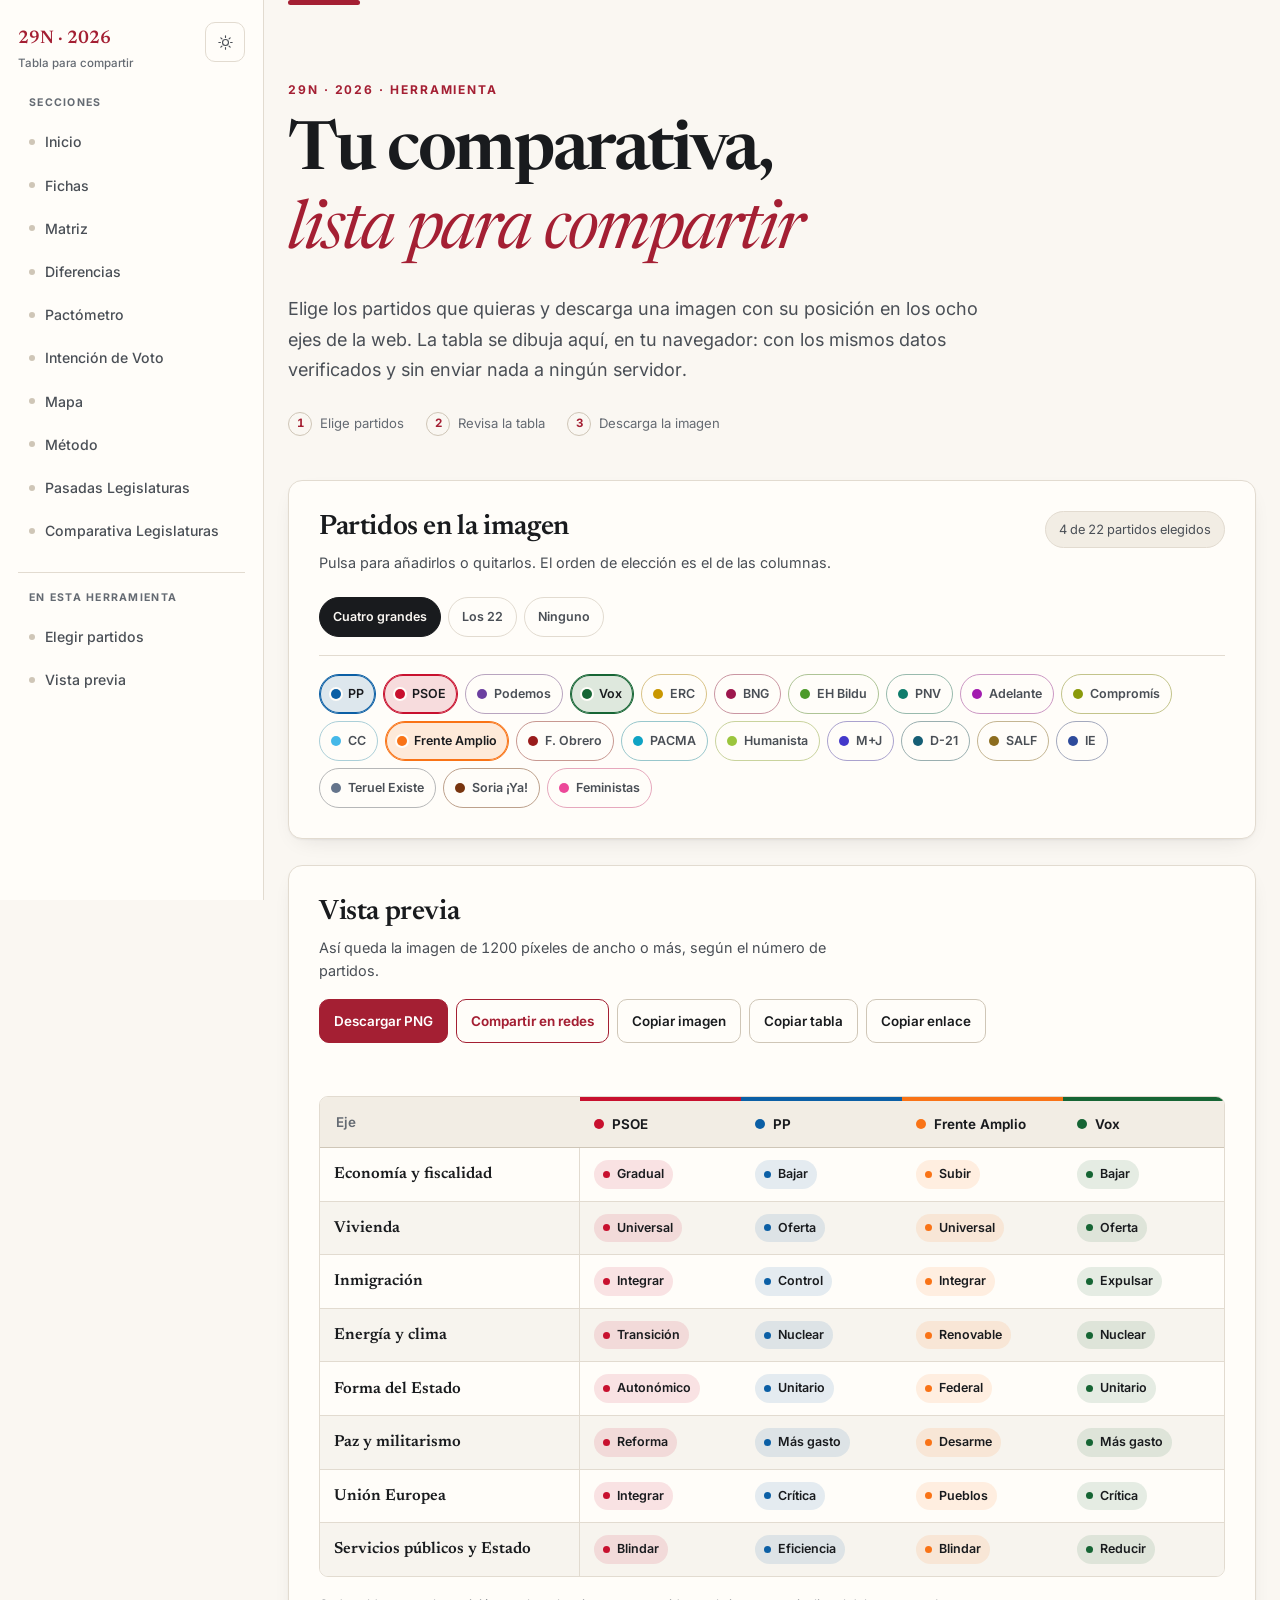
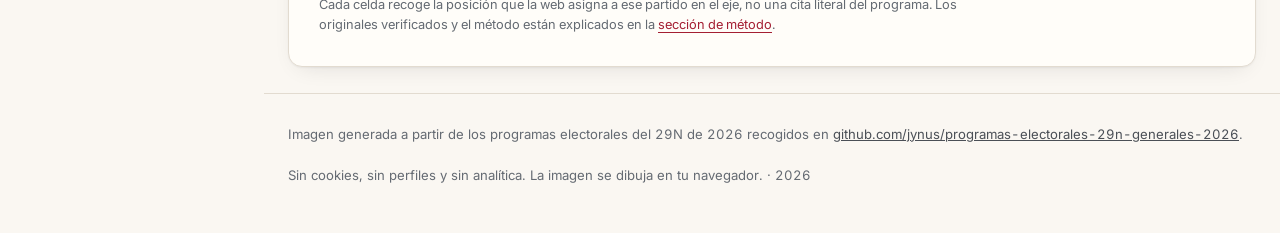
==== commit 067b1ffb: "fix(nav): enlazar comparativa y arreglar tema de metodo Se anade Comparativa Legislaturas al menu de" ====
--- a/comparador.html
+++ b/comparador.html
@@ -13,10 +13,10 @@
 <meta property="og:title" content="Tabla para compartir — Programas electorales 29N 2026">
 <meta property="og:description" content="Compara los programas electorales del 29N en ocho ejes y descarga la tabla como imagen.">
 <meta property="og:locale" content="es_ES">
-<link rel="stylesheet" href="assets/css/fonts.css?v=36">
-<link rel="stylesheet" href="assets/css/style.css?v=36">
-<link rel="stylesheet" href="assets/css/sidebar.css?v=36">
-<link rel="stylesheet" href="assets/css/comparador.css?v=36">
+<link rel="stylesheet" href="assets/css/fonts.css?v=40">
+<link rel="stylesheet" href="assets/css/style.css?v=40">
+<link rel="stylesheet" href="assets/css/sidebar.css?v=40">
+<link rel="stylesheet" href="assets/css/comparador.css?v=40">
 <link rel="icon" href="data:image/svg+xml,<svg xmlns='http://www.w3.org/2000/svg' viewBox='0 0 100 100'><rect width='100' height='100' rx='18' fill='%23a41f33'/><path d='M28 40h44M28 52h44M28 64h28' stroke='white' stroke-width='7' stroke-linecap='round'/></svg>">
 </head>
 <body>
@@ -37,6 +37,7 @@
       <a href="mapa.html">Mapa</a>
       <a href="metodo.html">Método</a>
       <a href="pasadas-legislaturas.html">Pasadas Legislaturas</a>
+      <a href="comparativa-legislaturas.html">Comparativa Legislaturas</a>
       <span class="nav-local">
         <span class="nav-label" aria-hidden="true">En esta herramienta</span>
         <a href="#elegir">Elegir partidos</a>
@@ -131,8 +132,8 @@
   </div>
 </footer>
 
-<script src="assets/js/data.js?v=36"></script>
-<script src="assets/js/comparador.js?v=36"></script>
-<script src="assets/js/sidebar.js?v=36"></script>
+<script src="assets/js/data.js?v=40"></script>
+<script src="assets/js/comparador.js?v=40"></script>
+<script src="assets/js/sidebar.js?v=40"></script>
 </body>
 </html>
